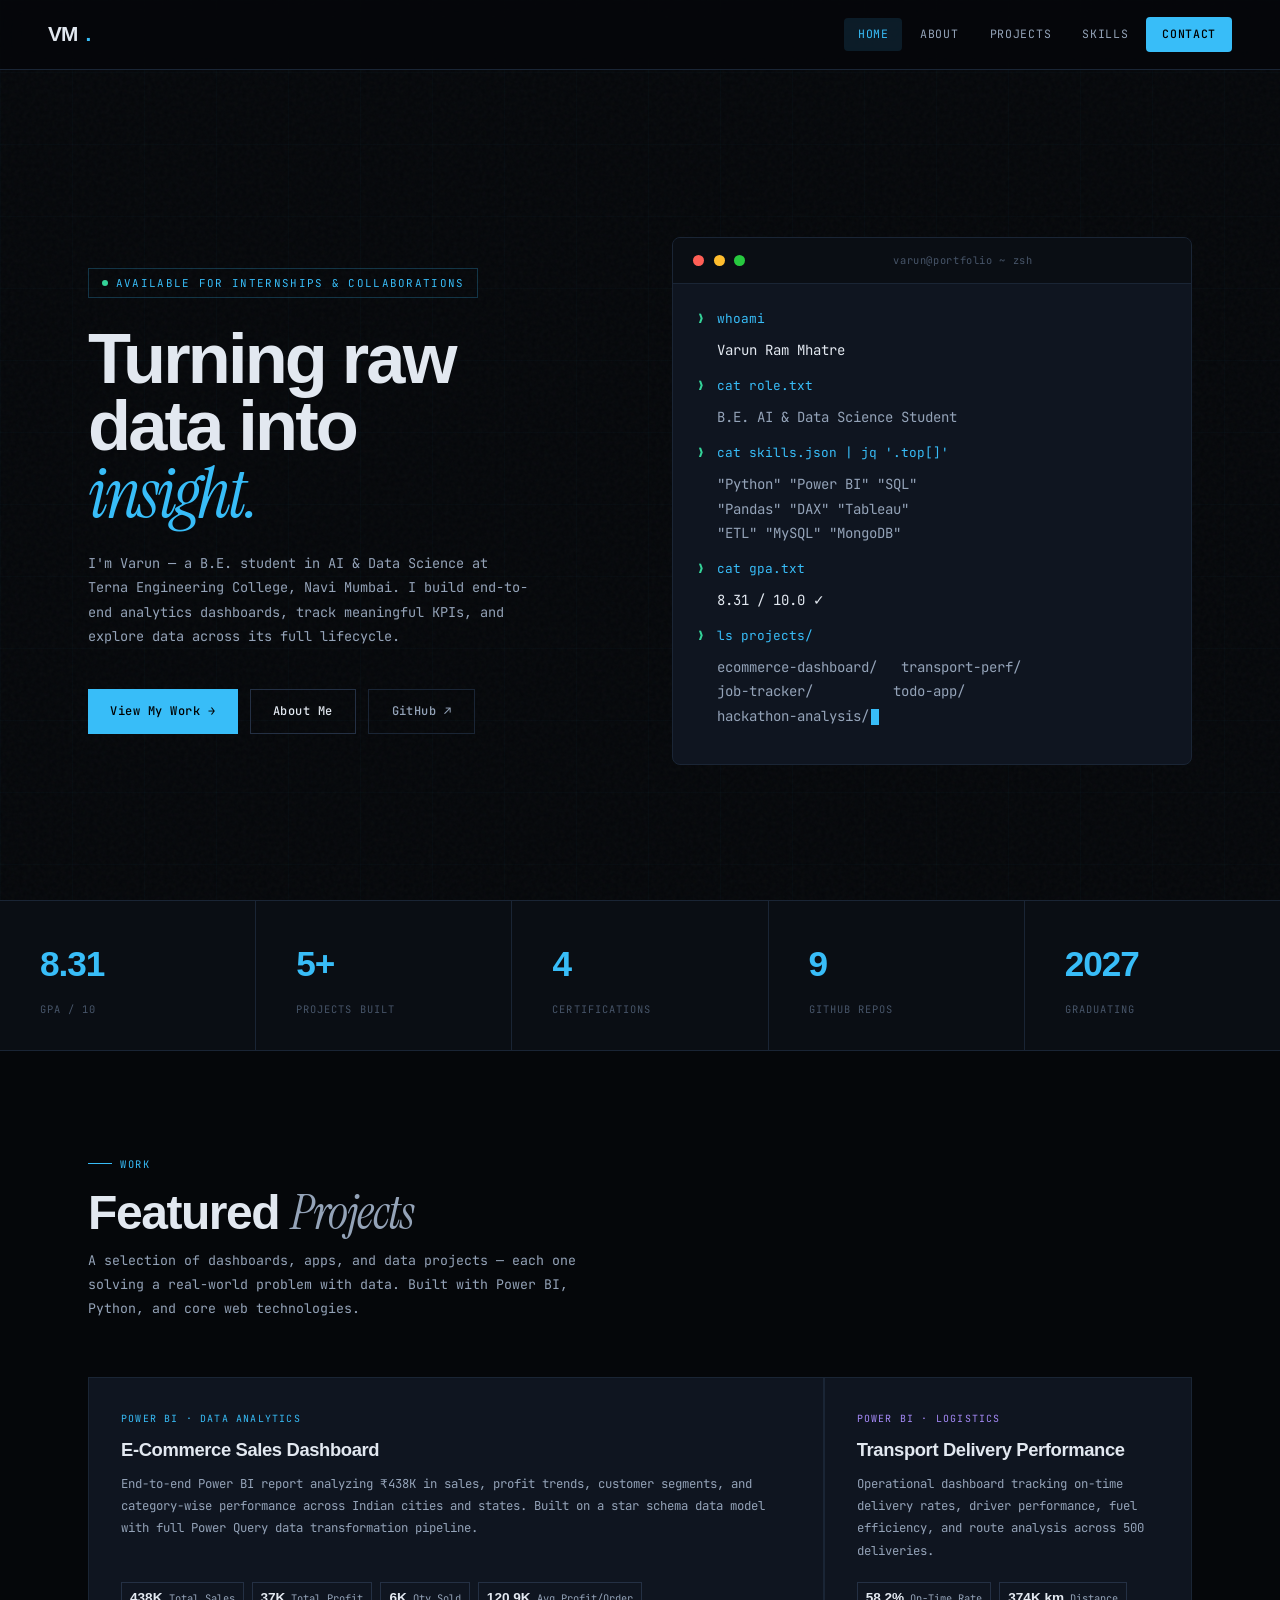
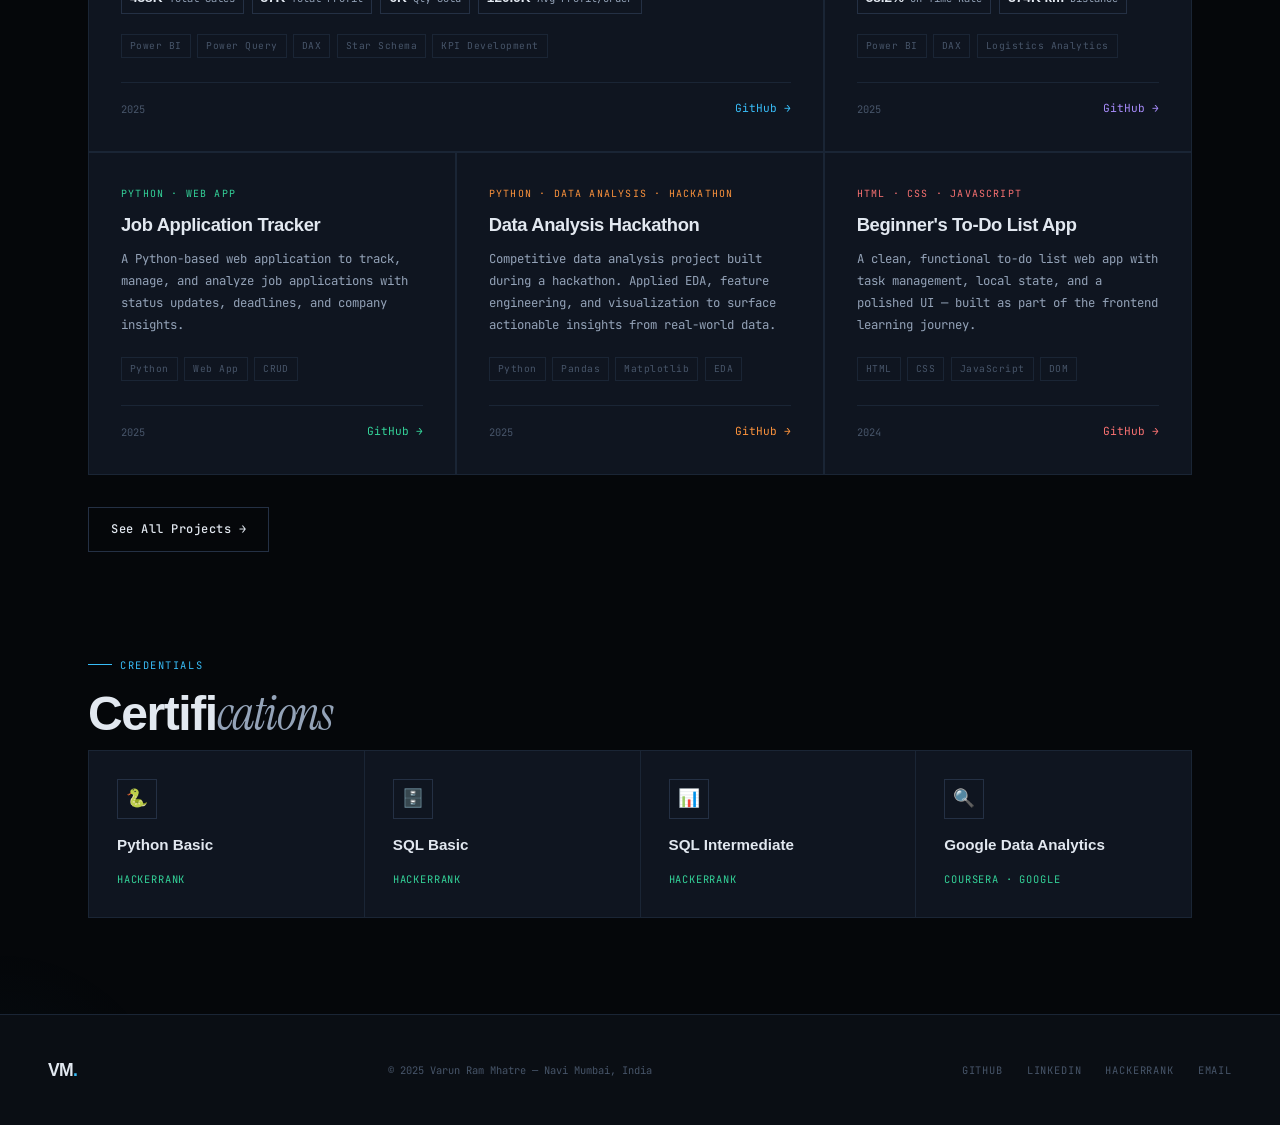
==== index.html @ c4083cc2 "New Location" ====
<!DOCTYPE html>
<html lang="en">
<head>
  <meta charset="UTF-8">
  <meta name="viewport" content="width=device-width, initial-scale=1.0">
  <title>Varun Mhatre — AI & Data Science Portfolio</title>
  <meta name="description" content="Portfolio of Varun Ram Mhatre — B.E. student in AI & Data Science at Terna Engineering College. Data analyst, Power BI developer, Python enthusiast.">
  <link rel="icon" href="data:image/svg+xml,<svg xmlns='http://www.w3.org/2000/svg' viewBox='0 0 100 100'><text y='.9em' font-size='90'>📊</text></svg>">
  <link rel="stylesheet" href="css/style.css">
</head>
<body>

<div class="site-noise"></div>
<div class="site-grid"></div>

<!-- NAV -->
<nav class="nav">
  <a href="index.html" class="nav-logo">VM<span class="dot">.</span></a>
  <ul class="nav-links">
    <li><a href="index.html" class="active">Home</a></li>
    <li><a href="about.html">About</a></li>
    <li><a href="projects.html">Projects</a></li>
    <li><a href="skills.html">Skills</a></li>
    <li><a href="contact.html" class="nav-cta">Contact</a></li>
  </ul>
  <button class="nav-mobile-btn" aria-label="Menu">
    <span></span><span></span><span></span>
  </button>
</nav>

<div class="mobile-nav-overlay">
  <a href="index.html" class="active">Home</a>
  <a href="about.html">About</a>
  <a href="projects.html">Projects</a>
  <a href="skills.html">Skills</a>
  <a href="contact.html">Contact</a>
</div>

<div class="page">

  <!-- HERO -->
  <section class="hero">
    <div class="hero-left">
      <div class="hero-badge">Available for internships &amp; collaborations</div>
      <h1>
        Turning raw<br>
        data into<br>
        <em>insight.</em>
      </h1>
      <p class="hero-sub">
        I'm Varun — a B.E. student in AI &amp; Data Science at Terna Engineering College,
        Navi Mumbai. I build end-to-end analytics dashboards, track meaningful KPIs,
        and explore data across its full lifecycle.
      </p>
      <div class="hero-actions">
        <a href="projects.html" class="btn btn-primary">View My Work →</a>
        <a href="about.html" class="btn btn-outline">About Me</a>
        <a href="https://github.com/Varun-200646" target="_blank" class="btn btn-ghost">GitHub ↗</a>
      </div>
    </div>

    <div class="hero-right">
      <div class="terminal">
        <div class="terminal-bar">
          <div class="terminal-dot td-r"></div>
          <div class="terminal-dot td-y"></div>
          <div class="terminal-dot td-g"></div>
          <span class="terminal-title">varun@portfolio ~ zsh</span>
        </div>
        <div class="terminal-body">
          <div class="term-line">
            <span class="term-prompt">❯</span>
            <span class="term-cmd">whoami</span>
          </div>
          <p class="term-out highlight">Varun Ram Mhatre</p>

          <div class="term-line">
            <span class="term-prompt">❯</span>
            <span class="term-cmd">cat role.txt</span>
          </div>
          <p class="term-out">B.E. AI &amp; Data Science Student</p>

          <div class="term-line">
            <span class="term-prompt">❯</span>
            <span class="term-cmd">cat skills.json | jq '.top[]'</span>
          </div>
          <p class="term-out">"Python" "Power BI" "SQL"<br>"Pandas" "DAX" "Tableau"<br>"ETL" "MySQL" "MongoDB"</p>

          <div class="term-line">
            <span class="term-prompt">❯</span>
            <span class="term-cmd">cat gpa.txt</span>
          </div>
          <p class="term-out highlight">8.31 / 10.0  ✓</p>

          <div class="term-line">
            <span class="term-prompt">❯</span>
            <span class="term-cmd">ls projects/</span>
          </div>
          <p class="term-out">
            ecommerce-dashboard/ &nbsp; transport-perf/<br>
            job-tracker/ &nbsp;&nbsp;&nbsp;&nbsp;&nbsp;&nbsp;&nbsp;&nbsp; todo-app/<br>
            hackathon-analysis/<span class="term-cursor"></span>
          </p>
        </div>
      </div>
    </div>
  </section>

  <!-- STATS STRIP -->
  <div class="stats-strip reveal">
    <div class="stat-block">
      <div class="stat-num">8.31</div>
      <div class="stat-label">GPA / 10</div>
    </div>
    <div class="stat-block">
      <div class="stat-num">5+</div>
      <div class="stat-label">Projects Built</div>
    </div>
    <div class="stat-block">
      <div class="stat-num">4</div>
      <div class="stat-label">Certifications</div>
    </div>
    <div class="stat-block">
      <div class="stat-num">9</div>
      <div class="stat-label">GitHub Repos</div>
    </div>
    <div class="stat-block">
      <div class="stat-num">2027</div>
      <div class="stat-label">Graduating</div>
    </div>
  </div>

  <!-- FEATURED PROJECTS -->
  <section class="section">
    <div class="reveal">
      <p class="section-tag">Work</p>
      <h2 class="section-title">Featured <em>Projects</em></h2>
      <p class="section-desc">
        A selection of dashboards, apps, and data projects — each one solving a real-world problem
        with data. Built with Power BI, Python, and core web technologies.
      </p>
    </div>

    <div class="projects-grid stagger">
      <!-- Featured: E-Commerce -->
      <div class="project-card featured" style="--accent-color: var(--cyan)">
        <div class="project-type">Power BI · Data Analytics</div>
        <h3>E-Commerce Sales Dashboard</h3>
        <p class="project-desc">
          End-to-end Power BI report analyzing ₹438K in sales, profit trends, customer segments,
          and category-wise performance across Indian cities and states. Built on a star schema
          data model with full Power Query data transformation pipeline.
        </p>
        <div class="project-metrics">
          <div class="metric"><strong>438K</strong> Total Sales</div>
          <div class="metric"><strong>37K</strong> Total Profit</div>
          <div class="metric"><strong>6K</strong> Qty Sold</div>
          <div class="metric"><strong>120.9K</strong> Avg Profit/Order</div>
        </div>
        <div class="project-tags">
          <span class="tag">Power BI</span>
          <span class="tag">Power Query</span>
          <span class="tag">DAX</span>
          <span class="tag">Star Schema</span>
          <span class="tag">KPI Development</span>
        </div>
        <div class="project-footer">
          <span class="project-year">2025</span>
          <a href="https://github.com/Varun-200646/E-Commerce-Sales-Dashboard" target="_blank" class="project-link">GitHub →</a>
        </div>
      </div>

      <!-- Transport -->
      <div class="project-card" style="--accent-color: var(--purple)">
        <div class="project-type">Power BI · Logistics</div>
        <h3>Transport Delivery Performance</h3>
        <p class="project-desc">
          Operational dashboard tracking on-time delivery rates, driver performance,
          fuel efficiency, and route analysis across 500 deliveries.
        </p>
        <div class="project-metrics">
          <div class="metric"><strong>58.2%</strong> On-Time Rate</div>
          <div class="metric"><strong>374K km</strong> Distance</div>
        </div>
        <div class="project-tags">
          <span class="tag">Power BI</span>
          <span class="tag">DAX</span>
          <span class="tag">Logistics Analytics</span>
        </div>
        <div class="project-footer">
          <span class="project-year">2025</span>
          <a href="https://github.com/Varun-200646/Transport-Delivery-Performance-" target="_blank" class="project-link">GitHub →</a>
        </div>
      </div>

      <!-- Job Tracker -->
      <div class="project-card" style="--accent-color: var(--green)">
        <div class="project-type">Python · Web App</div>
        <h3>Job Application Tracker</h3>
        <p class="project-desc">
          A Python-based web application to track, manage, and analyze job applications
          with status updates, deadlines, and company insights.
        </p>
        <div class="project-tags">
          <span class="tag">Python</span>
          <span class="tag">Web App</span>
          <span class="tag">CRUD</span>
        </div>
        <div class="project-footer">
          <span class="project-year">2025</span>
          <a href="https://github.com/Varun-200646/Job-Tracker" target="_blank" class="project-link">GitHub →</a>
        </div>
      </div>

      <!-- Hackathon -->
      <div class="project-card" style="--accent-color: var(--orange)">
        <div class="project-type">Python · Data Analysis · Hackathon</div>
        <h3>Data Analysis Hackathon</h3>
        <p class="project-desc">
          Competitive data analysis project built during a hackathon. Applied EDA, feature
          engineering, and visualization to surface actionable insights from real-world data.
        </p>
        <div class="project-tags">
          <span class="tag">Python</span>
          <span class="tag">Pandas</span>
          <span class="tag">Matplotlib</span>
          <span class="tag">EDA</span>
        </div>
        <div class="project-footer">
          <span class="project-year">2025</span>
          <a href="https://github.com/Varun-200646/Data-Analysis-Hackathon-Project" target="_blank" class="project-link">GitHub →</a>
        </div>
      </div>

      <!-- Todo App -->
      <div class="project-card" style="--accent-color: var(--red)">
        <div class="project-type">HTML · CSS · JavaScript</div>
        <h3>Beginner's To-Do List App</h3>
        <p class="project-desc">
          A clean, functional to-do list web app with task management, local state,
          and a polished UI — built as part of the frontend learning journey.
        </p>
        <div class="project-tags">
          <span class="tag">HTML</span>
          <span class="tag">CSS</span>
          <span class="tag">JavaScript</span>
          <span class="tag">DOM</span>
        </div>
        <div class="project-footer">
          <span class="project-year">2024</span>
          <a href="https://github.com/Varun-200646/Beginners-To-Do-List" target="_blank" class="project-link">GitHub →</a>
        </div>
      </div>
    </div>

    <div style="margin-top:2rem;" class="reveal">
      <a href="projects.html" class="btn btn-outline">See All Projects →</a>
    </div>
  </section>

  <!-- CERTIFICATIONS STRIP -->
  <section class="section" style="padding-top:0">
    <div class="reveal">
      <p class="section-tag">Credentials</p>
      <h2 class="section-title">Certifi<em>cations</em></h2>
    </div>
    <div class="certs-grid stagger">
      <div class="cert-card">
        <div class="cert-icon-wrap">🐍</div>
        <div class="cert-name">Python Basic</div>
        <div class="cert-issuer">HackerRank</div>
      </div>
      <div class="cert-card">
        <div class="cert-icon-wrap">🗄️</div>
        <div class="cert-name">SQL Basic</div>
        <div class="cert-issuer">HackerRank</div>
      </div>
      <div class="cert-card">
        <div class="cert-icon-wrap">📊</div>
        <div class="cert-name">SQL Intermediate</div>
        <div class="cert-issuer">HackerRank</div>
      </div>
      <div class="cert-card">
        <div class="cert-icon-wrap">🔍</div>
        <div class="cert-name">Google Data Analytics</div>
        <div class="cert-issuer">Coursera · Google</div>
      </div>
    </div>
  </section>

</div><!-- /page -->

<footer class="footer">
  <div class="footer-logo">VM<span style="color:var(--cyan)">.</span></div>
  <p class="footer-copy">© 2025 Varun Ram Mhatre — Navi Mumbai, India</p>
  <div class="footer-links">
    <a href="https://github.com/Varun-200646" target="_blank">GitHub</a>
    <a href="https://www.linkedin.com/in/varun-mhatre-1a9438338/" target="_blank">LinkedIn</a>
    <a href="https://www.hackerrank.com/profile/varunmhatre46" target="_blank">HackerRank</a>
    <a href="mailto:varunmhatre2324@ternaengg.ac.in">Email</a>
  </div>
</footer>

<script src="js/main.js"></script>
</body>
</html>
---- css/style.css ----
/* =========================================
   VARUN MHATRE — PORTFOLIO DESIGN SYSTEM
   ========================================= */

@import url('https://fonts.googleapis.com/css2?family=Cabinet+Grotesk:wght@400;500;700;800;900&family=Instrument+Serif:ital@0;1&family=JetBrains+Mono:wght@300;400;500&display=swap');

:root {
  --bg:        #05070a;
  --surface:   #0a0e14;
  --card:      #0f1520;
  --card-hover:#131c29;
  --border:    #1a2535;
  --border-light: #243044;

  --cyan:      #38bdf8;
  --cyan-dim:  rgba(56,189,248,0.12);
  --cyan-glow: rgba(56,189,248,0.06);
  --green:     #34d399;
  --purple:    #a78bfa;
  --orange:    #fb923c;
  --red:       #f87171;

  --text:      #e2e8f0;
  --text-2:    #94a3b8;
  --text-3:    #475569;

  --nav-h:     70px;

  --ease-out:  cubic-bezier(0.22, 1, 0.36, 1);
}

/* RESET */
*, *::before, *::after { box-sizing: border-box; margin: 0; padding: 0; }
html { scroll-behavior: smooth; font-size: 16px; }

body {
  background: var(--bg);
  color: var(--text);
  font-family: 'JetBrains Mono', monospace;
  font-size: 0.875rem;
  line-height: 1.75;
  -webkit-font-smoothing: antialiased;
}

img { display: block; max-width: 100%; }
a { color: inherit; text-decoration: none; }
ul { list-style: none; }

/* ---- SCROLLBAR ---- */
::-webkit-scrollbar { width: 4px; }
::-webkit-scrollbar-track { background: var(--bg); }
::-webkit-scrollbar-thumb { background: var(--border-light); border-radius: 2px; }

/* ---- SELECTION ---- */
::selection { background: rgba(56,189,248,0.2); color: var(--cyan); }

/* ==============================
   NOISE + GRID OVERLAYS
   ============================== */
.site-noise {
  position: fixed; inset: 0; z-index: 0; pointer-events: none;
  background-image: url("data:image/svg+xml,%3Csvg viewBox='0 0 256 256' xmlns='http://www.w3.org/2000/svg'%3E%3Cfilter id='n'%3E%3CfeTurbulence type='fractalNoise' baseFrequency='0.85' numOctaves='4' stitchTiles='stitch'/%3E%3C/filter%3E%3Crect width='100%25' height='100%25' filter='url(%23n)' opacity='0.035'/%3E%3C/svg%3E");
  opacity: 1;
}

.site-grid {
  position: fixed; inset: 0; z-index: 0; pointer-events: none;
  background-image:
    linear-gradient(rgba(56,189,248,0.025) 1px, transparent 1px),
    linear-gradient(90deg, rgba(56,189,248,0.025) 1px, transparent 1px);
  background-size: 72px 72px;
}

/* ==============================
   NAVIGATION
   ============================== */
.nav {
  position: fixed; top: 0; left: 0; right: 0; z-index: 200;
  height: var(--nav-h);
  display: flex; align-items: center; justify-content: space-between;
  padding: 0 3rem;
  background: rgba(5,7,10,0.82);
  backdrop-filter: blur(24px) saturate(1.5);
  border-bottom: 1px solid var(--border);
  transition: background 0.3s;
}

.nav-logo {
  font-family: 'Cabinet Grotesk', sans-serif;
  font-weight: 900;
  font-size: 1.3rem;
  letter-spacing: -0.04em;
  display: flex; align-items: center; gap: 0.5rem;
}

.nav-logo .dot { color: var(--cyan); }

.nav-links {
  display: flex; align-items: center; gap: 0.25rem;
}

.nav-links a {
  display: flex; align-items: center; gap: 0.4rem;
  padding: 0.4rem 0.85rem;
  font-size: 0.72rem;
  letter-spacing: 0.06em;
  text-transform: uppercase;
  color: var(--text-2);
  border-radius: 4px;
  transition: color 0.2s, background 0.2s;
}

.nav-links a:hover, .nav-links a.active {
  color: var(--cyan);
  background: var(--cyan-dim);
}

.nav-cta {
  background: var(--cyan) !important;
  color: #000 !important;
  font-weight: 500;
  border-radius: 4px;
  padding: 0.45rem 1rem !important;
  transition: opacity 0.2s !important;
}
.nav-cta:hover { opacity: 0.85 !important; background: var(--cyan) !important; }

.nav-mobile-btn {
  display: none;
  flex-direction: column; gap: 5px;
  cursor: pointer; padding: 4px;
}
.nav-mobile-btn span {
  display: block; width: 22px; height: 2px;
  background: var(--text-2);
  transition: all 0.3s;
}

/* ==============================
   PAGE WRAPPER
   ============================== */
.page {
  position: relative; z-index: 1;
  padding-top: var(--nav-h);
  min-height: 100vh;
}

/* ==============================
   HERO
   ============================== */
.hero {
  min-height: calc(100vh - var(--nav-h));
  display: grid;
  grid-template-columns: 1fr 1fr;
  align-items: center;
  gap: 4rem;
  padding: 6rem 3rem 4rem;
  max-width: 1200px;
  margin: 0 auto;
}

.hero-left { animation: fadeUp 0.7s var(--ease-out) both; }

.hero-badge {
  display: inline-flex; align-items: center; gap: 0.5rem;
  font-size: 0.68rem;
  letter-spacing: 0.12em;
  text-transform: uppercase;
  color: var(--cyan);
  border: 1px solid rgba(56,189,248,0.25);
  padding: 0.3rem 0.8rem;
  margin-bottom: 1.75rem;
}

.hero-badge::before {
  content: '';
  width: 6px; height: 6px;
  border-radius: 50%;
  background: var(--green);
  animation: blink 2s infinite;
}

@keyframes blink {
  0%,100% { opacity: 1; }
  50% { opacity: 0.2; }
}

.hero h1 {
  font-family: 'Cabinet Grotesk', sans-serif;
  font-size: clamp(2.8rem, 5.5vw, 5rem);
  font-weight: 900;
  letter-spacing: -0.04em;
  line-height: 0.95;
  margin-bottom: 1.5rem;
}

.hero h1 em {
  font-family: 'Instrument Serif', serif;
  font-style: italic;
  color: var(--cyan);
  font-weight: 400;
}

.hero-sub {
  color: var(--text-2);
  font-size: 0.85rem;
  line-height: 1.8;
  max-width: 440px;
  margin-bottom: 2.5rem;
}

.hero-actions {
  display: flex; gap: 0.75rem; flex-wrap: wrap;
}

.btn {
  display: inline-flex; align-items: center; gap: 0.5rem;
  padding: 0.7rem 1.4rem;
  font-family: 'JetBrains Mono', monospace;
  font-size: 0.75rem;
  font-weight: 500;
  letter-spacing: 0.04em;
  border: none; cursor: pointer;
  transition: all 0.2s var(--ease-out);
  text-decoration: none;
}

.btn-primary { background: var(--cyan); color: #000; }
.btn-primary:hover { background: #fff; transform: translateY(-2px); box-shadow: 0 8px 24px rgba(56,189,248,0.25); }

.btn-outline {
  background: transparent;
  color: var(--text);
  border: 1px solid var(--border-light);
}
.btn-outline:hover { border-color: var(--cyan); color: var(--cyan); transform: translateY(-2px); }

.btn-ghost {
  background: transparent;
  color: var(--text-2);
  border: 1px solid var(--border);
}
.btn-ghost:hover { color: var(--text); border-color: var(--border-light); }

/* HERO RIGHT — Terminal card */
.hero-right { animation: fadeUp 0.7s 0.15s var(--ease-out) both; }

.terminal {
  background: var(--card);
  border: 1px solid var(--border);
  border-radius: 8px;
  overflow: hidden;
}

.terminal-bar {
  display: flex; align-items: center; gap: 0.6rem;
  padding: 0.85rem 1.25rem;
  background: var(--surface);
  border-bottom: 1px solid var(--border);
}

.terminal-dot {
  width: 11px; height: 11px; border-radius: 50%;
}
.td-r { background: #ff5f56; }
.td-y { background: #ffbd2e; }
.td-g { background: #27c93f; }

.terminal-title {
  margin-left: auto; margin-right: auto;
  font-size: 0.65rem; color: var(--text-3);
  letter-spacing: 0.06em;
}

.terminal-body { padding: 1.5rem; }

.term-line {
  display: flex; gap: 0.75rem;
  margin-bottom: 0.5rem;
  font-size: 0.8rem;
}
.term-prompt { color: var(--green); user-select: none; }
.term-cmd { color: var(--cyan); }
.term-out { color: var(--text-2); padding-left: 1.25rem; margin-bottom: 0.75rem; }
.term-out.highlight { color: var(--text); }
.term-cursor {
  display: inline-block;
  width: 8px; height: 1.1em;
  background: var(--cyan);
  vertical-align: middle;
  animation: cursor-blink 1s infinite;
  margin-left: 2px;
}
@keyframes cursor-blink { 0%,49%{opacity:1} 50%,100%{opacity:0} }

/* STATS STRIP */
.stats-strip {
  display: flex; align-items: stretch;
  border-top: 1px solid var(--border);
  border-bottom: 1px solid var(--border);
  background: var(--surface);
  position: relative; z-index: 1;
}

.stat-block {
  flex: 1; padding: 2rem 2.5rem;
  display: flex; flex-direction: column; gap: 0.35rem;
  border-right: 1px solid var(--border);
  transition: background 0.2s;
}
.stat-block:last-child { border-right: none; }
.stat-block:hover { background: var(--card); }

.stat-num {
  font-family: 'Cabinet Grotesk', sans-serif;
  font-size: 2.2rem; font-weight: 900;
  letter-spacing: -0.03em;
  color: var(--cyan);
}

.stat-label {
  font-size: 0.65rem;
  text-transform: uppercase; letter-spacing: 0.1em;
  color: var(--text-3);
}

/* ==============================
   SECTION COMMONS
   ============================== */
.section {
  max-width: 1200px;
  margin: 0 auto;
  padding: 6rem 3rem;
}

.section-tag {
  display: inline-flex; align-items: center; gap: 0.5rem;
  font-size: 0.65rem;
  text-transform: uppercase; letter-spacing: 0.15em;
  color: var(--cyan);
  margin-bottom: 1rem;
}

.section-tag::before {
  content: '';
  display: block; width: 24px; height: 1px;
  background: var(--cyan);
}

.section-title {
  font-family: 'Cabinet Grotesk', sans-serif;
  font-size: clamp(2rem, 4vw, 3rem);
  font-weight: 900;
  letter-spacing: -0.03em;
  line-height: 1;
  margin-bottom: 0.75rem;
}

.section-title em {
  font-family: 'Instrument Serif', serif;
  font-style: italic;
  color: var(--text-2);
  font-weight: 400;
}

.section-desc {
  color: var(--text-2);
  max-width: 520px;
  font-size: 0.83rem;
  line-height: 1.8;
  margin-bottom: 3.5rem;
}

/* ==============================
   PROJECT CARDS
   ============================== */
.projects-grid {
  display: grid;
  grid-template-columns: repeat(3, 1fr);
  gap: 1.5px;
  background: var(--border);
  border: 1px solid var(--border);
}

.project-card {
  background: var(--card);
  padding: 2rem;
  position: relative;
  overflow: hidden;
  transition: background 0.25s, transform 0.25s var(--ease-out);
  display: flex; flex-direction: column;
}

.project-card:hover {
  background: var(--card-hover);
}

.project-card::after {
  content: '';
  position: absolute;
  bottom: 0; left: 0; right: 0;
  height: 2px;
  background: var(--accent-color, var(--cyan));
  transform: scaleX(0);
  transform-origin: left;
  transition: transform 0.3s var(--ease-out);
}
.project-card:hover::after { transform: scaleX(1); }

.project-card.featured {
  grid-column: span 2;
}

.project-type {
  font-size: 0.62rem;
  text-transform: uppercase;
  letter-spacing: 0.12em;
  color: var(--accent-color, var(--cyan));
  margin-bottom: 0.75rem;
}

.project-card h3 {
  font-family: 'Cabinet Grotesk', sans-serif;
  font-size: 1.15rem;
  font-weight: 800;
  letter-spacing: -0.02em;
  line-height: 1.2;
  margin-bottom: 0.75rem;
}

.project-desc {
  color: var(--text-2);
  font-size: 0.77rem;
  line-height: 1.8;
  flex: 1;
  margin-bottom: 1.25rem;
}

.project-metrics {
  display: flex; flex-wrap: wrap; gap: 0.5rem;
  margin-bottom: 1.25rem;
}

.metric {
  font-size: 0.65rem;
  padding: 0.2rem 0.5rem;
  border: 1px solid var(--border-light);
  color: var(--text-2);
}

.metric strong {
  color: var(--text);
  font-family: 'Cabinet Grotesk', sans-serif;
  font-size: 0.85rem;
  font-weight: 700;
}

.project-tags {
  display: flex; flex-wrap: wrap; gap: 0.4rem;
  margin-bottom: 1.5rem;
}

.tag {
  font-size: 0.6rem;
  padding: 0.18rem 0.5rem;
  border: 1px solid var(--border);
  color: var(--text-3);
  letter-spacing: 0.05em;
  transition: all 0.2s;
}

.project-card:hover .tag {
  border-color: var(--border-light);
  color: var(--text-2);
}

.project-footer {
  display: flex; align-items: center; justify-content: space-between;
  border-top: 1px solid var(--border);
  padding-top: 1rem;
  margin-top: auto;
}

.project-year {
  font-size: 0.65rem; color: var(--text-3);
}

.project-link {
  display: inline-flex; align-items: center; gap: 0.35rem;
  font-size: 0.7rem;
  color: var(--accent-color, var(--cyan));
  transition: gap 0.2s;
}
.project-link:hover { gap: 0.6rem; }

/* ==============================
   SKILLS
   ============================== */
.skills-layout {
  display: grid;
  grid-template-columns: 1fr 2fr;
  gap: 3rem;
  align-items: start;
}

.skill-categories { display: flex; flex-direction: column; gap: 0.5rem; }

.skill-cat-btn {
  display: flex; align-items: center; justify-content: space-between;
  padding: 0.85rem 1.25rem;
  background: var(--card);
  border: 1px solid var(--border);
  color: var(--text-2);
  font-family: 'JetBrains Mono', monospace;
  font-size: 0.75rem;
  cursor: pointer;
  transition: all 0.2s;
  text-align: left;
  width: 100%;
}

.skill-cat-btn:hover, .skill-cat-btn.active {
  border-color: var(--cyan);
  color: var(--cyan);
  background: var(--cyan-dim);
}

.skill-cat-count {
  font-size: 0.6rem; color: var(--text-3);
  transition: color 0.2s;
}
.skill-cat-btn.active .skill-cat-count,
.skill-cat-btn:hover .skill-cat-count { color: var(--cyan); }

.skills-panel { display: none; }
.skills-panel.active { display: block; }

.skills-panel-grid {
  display: grid;
  grid-template-columns: 1fr 1fr;
  gap: 1rem;
}

.skill-item {
  background: var(--card);
  border: 1px solid var(--border);
  padding: 1.25rem;
  transition: border-color 0.2s;
}
.skill-item:hover { border-color: var(--border-light); }

.skill-item-name {
  display: flex; justify-content: space-between;
  margin-bottom: 0.6rem;
  font-size: 0.78rem;
}

.skill-level { color: var(--text-3); font-size: 0.65rem; }

.skill-bar { height: 2px; background: var(--border); position: relative; }
.skill-fill {
  height: 100%;
  background: linear-gradient(90deg, var(--cyan), var(--purple));
  width: 0;
  transition: width 1.2s var(--ease-out);
}
.skill-fill.loaded { width: var(--pct); }

/* ==============================
   TIMELINE (Education / Experience)
   ============================== */
.timeline { position: relative; }
.timeline::before {
  content: '';
  position: absolute;
  left: 0; top: 0; bottom: 0;
  width: 1px;
  background: linear-gradient(var(--border), transparent);
}

.timeline-item {
  padding-left: 2.5rem;
  padding-bottom: 3rem;
  position: relative;
}

.timeline-dot {
  position: absolute;
  left: -5px; top: 6px;
  width: 11px; height: 11px;
  border-radius: 50%;
  background: var(--cyan);
  border: 2px solid var(--bg);
}

.timeline-meta {
  font-size: 0.65rem;
  color: var(--text-3);
  letter-spacing: 0.08em;
  text-transform: uppercase;
  margin-bottom: 0.5rem;
  display: flex; align-items: center; gap: 0.75rem;
}

.timeline-meta .badge {
  padding: 0.15rem 0.5rem;
  border: 1px solid var(--border);
  color: var(--green);
  border-color: rgba(52,211,153,0.3);
  font-size: 0.6rem;
}

.timeline-title {
  font-family: 'Cabinet Grotesk', sans-serif;
  font-size: 1.2rem; font-weight: 700;
  letter-spacing: -0.02em;
  margin-bottom: 0.3rem;
}

.timeline-org {
  color: var(--text-2); font-size: 0.78rem;
  margin-bottom: 0.75rem;
}

.timeline-body {
  color: var(--text-2); font-size: 0.78rem;
  line-height: 1.8;
}

/* ==============================
   CERTS
   ============================== */
.certs-grid {
  display: grid;
  grid-template-columns: repeat(4, 1fr);
  gap: 1px;
  background: var(--border);
  border: 1px solid var(--border);
}

.cert-card {
  background: var(--card);
  padding: 1.75rem;
  transition: background 0.2s;
  display: flex; flex-direction: column; gap: 1rem;
}
.cert-card:hover { background: var(--card-hover); }

.cert-icon-wrap {
  width: 40px; height: 40px;
  display: flex; align-items: center; justify-content: center;
  border: 1px solid var(--border-light);
  font-size: 1.1rem;
}

.cert-name {
  font-family: 'Cabinet Grotesk', sans-serif;
  font-size: 0.95rem; font-weight: 700;
  line-height: 1.3;
}

.cert-issuer {
  font-size: 0.65rem;
  text-transform: uppercase; letter-spacing: 0.08em;
  color: var(--green);
}

/* ==============================
   ABOUT PAGE
   ============================== */
.about-grid {
  display: grid;
  grid-template-columns: 1fr 1fr;
  gap: 5rem;
  align-items: start;
}

.about-img-wrap {
  position: relative;
}

.about-avatar {
  width: 100%;
  aspect-ratio: 3/4;
  background: var(--card);
  border: 1px solid var(--border);
  display: flex; align-items: center; justify-content: center;
  position: relative;
  overflow: hidden;
}

.about-avatar-initials {
  font-family: 'Cabinet Grotesk', sans-serif;
  font-size: 5rem; font-weight: 900;
  color: rgba(56,189,248,0.15);
  letter-spacing: -0.05em;
}

.about-avatar-badge {
  position: absolute;
  bottom: 1.5rem; left: 1.5rem; right: 1.5rem;
  background: rgba(5,7,10,0.9);
  border: 1px solid var(--border);
  padding: 1rem;
  backdrop-filter: blur(12px);
}

.badge-name {
  font-family: 'Cabinet Grotesk', sans-serif;
  font-size: 1rem; font-weight: 700;
}
.badge-role { font-size: 0.65rem; color: var(--cyan); }

.about-corner {
  position: absolute;
  bottom: -12px; right: -12px;
  width: 80px; height: 80px;
  background: var(--card);
  border: 1px solid var(--border);
  display: flex; align-items: center; justify-content: center;
  font-family: 'Cabinet Grotesk', sans-serif;
  font-size: 0.65rem; font-weight: 700;
  text-align: center;
  color: var(--cyan);
  letter-spacing: 0.05em;
  z-index: 2;
}

.about-text h2 {
  font-family: 'Cabinet Grotesk', sans-serif;
  font-size: 1.75rem; font-weight: 800;
  letter-spacing: -0.03em;
  line-height: 1.2;
  margin-bottom: 1.5rem;
}

.about-text p {
  color: var(--text-2); font-size: 0.83rem;
  line-height: 1.85; margin-bottom: 1.25rem;
}

.about-facts {
  display: grid; grid-template-columns: 1fr 1fr;
  gap: 1px; background: var(--border);
  border: 1px solid var(--border);
  margin: 2rem 0;
}

.fact-item {
  background: var(--card);
  padding: 1rem 1.25rem;
}
.fact-label { font-size: 0.6rem; color: var(--text-3); text-transform: uppercase; letter-spacing: 0.1em; margin-bottom: 0.2rem; }
.fact-value { font-size: 0.83rem; color: var(--text); }

/* ==============================
   CONTACT PAGE
   ============================== */
.contact-layout {
  display: grid;
  grid-template-columns: 1fr 1fr;
  gap: 4rem;
  align-items: start;
}

.contact-form {
  display: flex; flex-direction: column; gap: 1rem;
}

.form-group { display: flex; flex-direction: column; gap: 0.4rem; }

.form-label {
  font-size: 0.65rem;
  text-transform: uppercase; letter-spacing: 0.1em;
  color: var(--text-3);
}

.form-input, .form-textarea {
  background: var(--card);
  border: 1px solid var(--border);
  color: var(--text);
  font-family: 'JetBrains Mono', monospace;
  font-size: 0.8rem;
  padding: 0.75rem 1rem;
  outline: none;
  transition: border-color 0.2s;
  width: 100%;
}

.form-input:focus, .form-textarea:focus {
  border-color: var(--cyan);
}

.form-textarea { min-height: 130px; resize: vertical; }

.form-input::placeholder, .form-textarea::placeholder { color: var(--text-3); }

.contact-info-cards {
  display: flex; flex-direction: column; gap: 1rem;
}

.contact-info-card {
  display: flex; align-items: center; gap: 1rem;
  padding: 1.25rem;
  background: var(--card);
  border: 1px solid var(--border);
  transition: border-color 0.2s;
}
.contact-info-card:hover { border-color: var(--border-light); }

.contact-icon {
  width: 38px; height: 38px; flex-shrink: 0;
  border: 1px solid var(--border-light);
  display: flex; align-items: center; justify-content: center;
  font-size: 0.85rem;
}

.contact-info-label { font-size: 0.6rem; text-transform: uppercase; letter-spacing: 0.1em; color: var(--text-3); margin-bottom: 0.15rem; }
.contact-info-val { font-size: 0.78rem; color: var(--text); word-break: break-all; }

/* ==============================
   PAGE HERO (inner pages)
   ============================== */
.page-hero {
  padding: 5rem 3rem 3rem;
  max-width: 1200px;
  margin: 0 auto;
  border-bottom: 1px solid var(--border);
}

.page-hero-breadcrumb {
  font-size: 0.65rem;
  color: var(--text-3); letter-spacing: 0.08em;
  text-transform: uppercase;
  margin-bottom: 1.5rem;
  display: flex; align-items: center; gap: 0.5rem;
}
.page-hero-breadcrumb a { color: var(--cyan); }
.page-hero-breadcrumb span { color: var(--text-3); }

.page-hero h1 {
  font-family: 'Cabinet Grotesk', sans-serif;
  font-size: clamp(2.2rem, 4vw, 3.5rem);
  font-weight: 900;
  letter-spacing: -0.04em;
  line-height: 1;
  margin-bottom: 1rem;
}

.page-hero p {
  color: var(--text-2);
  font-size: 0.85rem; max-width: 520px;
  line-height: 1.8;
}

/* ==============================
   FOOTER
   ============================== */
.footer {
  border-top: 1px solid var(--border);
  padding: 2.5rem 3rem;
  display: flex; justify-content: space-between; align-items: center;
  flex-wrap: wrap; gap: 1rem;
  position: relative; z-index: 1;
  background: var(--surface);
}

.footer-logo {
  font-family: 'Cabinet Grotesk', sans-serif;
  font-weight: 900; font-size: 1.1rem;
  letter-spacing: -0.04em;
}

.footer-logo span { color: var(--cyan); }

.footer-copy { font-size: 0.65rem; color: var(--text-3); }

.footer-links {
  display: flex; gap: 1.5rem;
}

.footer-links a {
  font-size: 0.65rem;
  text-transform: uppercase; letter-spacing: 0.08em;
  color: var(--text-3);
  transition: color 0.2s;
}
.footer-links a:hover { color: var(--cyan); }

/* ==============================
   ANIMATIONS
   ============================== */
@keyframes fadeUp {
  from { opacity: 0; transform: translateY(24px); }
  to   { opacity: 1; transform: translateY(0); }
}

.reveal {
  opacity: 0; transform: translateY(20px);
  transition: opacity 0.6s var(--ease-out), transform 0.6s var(--ease-out);
}
.reveal.in { opacity: 1; transform: none; }

/* Stagger children */
.stagger > * { opacity: 0; transform: translateY(16px); }
.stagger.in > * {
  animation: fadeUp 0.5s var(--ease-out) both;
}
.stagger.in > *:nth-child(1) { animation-delay: 0.05s; }
.stagger.in > *:nth-child(2) { animation-delay: 0.12s; }
.stagger.in > *:nth-child(3) { animation-delay: 0.19s; }
.stagger.in > *:nth-child(4) { animation-delay: 0.26s; }
.stagger.in > *:nth-child(5) { animation-delay: 0.33s; }
.stagger.in > *:nth-child(6) { animation-delay: 0.40s; }

/* ==============================
   MOBILE NAV OVERLAY
   ============================== */
.mobile-nav-overlay {
  display: none;
  position: fixed; inset: 0;
  background: rgba(5,7,10,0.97);
  z-index: 190;
  flex-direction: column;
  align-items: center; justify-content: center;
  gap: 1.5rem;
}

.mobile-nav-overlay.open { display: flex; }
.mobile-nav-overlay a {
  font-family: 'Cabinet Grotesk', sans-serif;
  font-size: 2rem; font-weight: 800;
  color: var(--text-2);
  transition: color 0.2s;
}
.mobile-nav-overlay a:hover, .mobile-nav-overlay a.active { color: var(--cyan); }

/* ==============================
   RESPONSIVE
   ============================== */
@media (max-width: 1024px) {
  .projects-grid { grid-template-columns: 1fr 1fr; }
  .project-card.featured { grid-column: span 2; }
  .hero { grid-template-columns: 1fr; gap: 3rem; }
  .hero-right { display: none; }
  .skills-layout { grid-template-columns: 1fr; }
  .about-grid { grid-template-columns: 1fr; }
  .contact-layout { grid-template-columns: 1fr; }
  .certs-grid { grid-template-columns: 1fr 1fr; }
}

@media (max-width: 768px) {
  .nav { padding: 0 1.5rem; }
  .nav-links { display: none; }
  .nav-mobile-btn { display: flex; }
  .hero { padding: 3rem 1.5rem 2rem; }
  .section { padding: 4rem 1.5rem; }
  .page-hero { padding: 3rem 1.5rem 2rem; }
  .projects-grid { grid-template-columns: 1fr; }
  .project-card.featured { grid-column: span 1; }
  .skills-panel-grid { grid-template-columns: 1fr; }
  .certs-grid { grid-template-columns: 1fr; }
  .stats-strip { flex-wrap: wrap; }
  .stat-block { min-width: 50%; }
  .footer { flex-direction: column; text-align: center; }
}
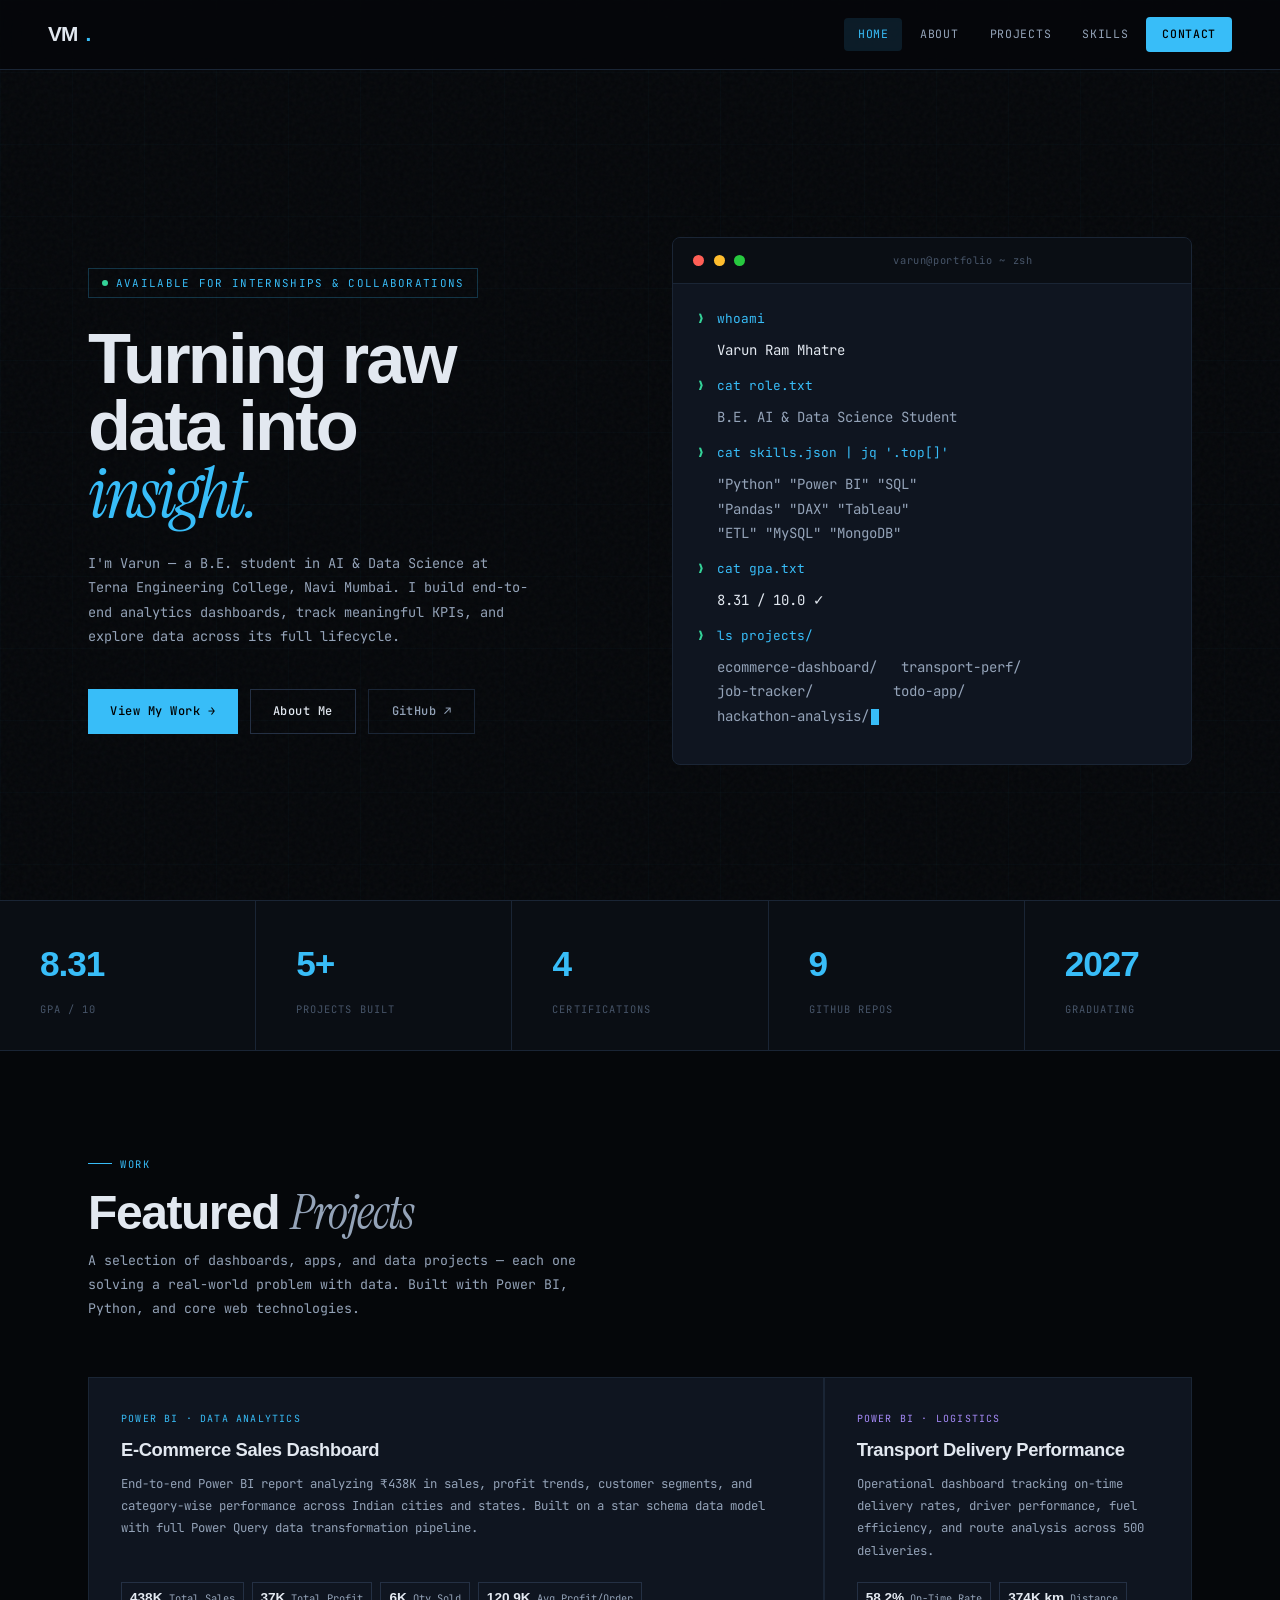
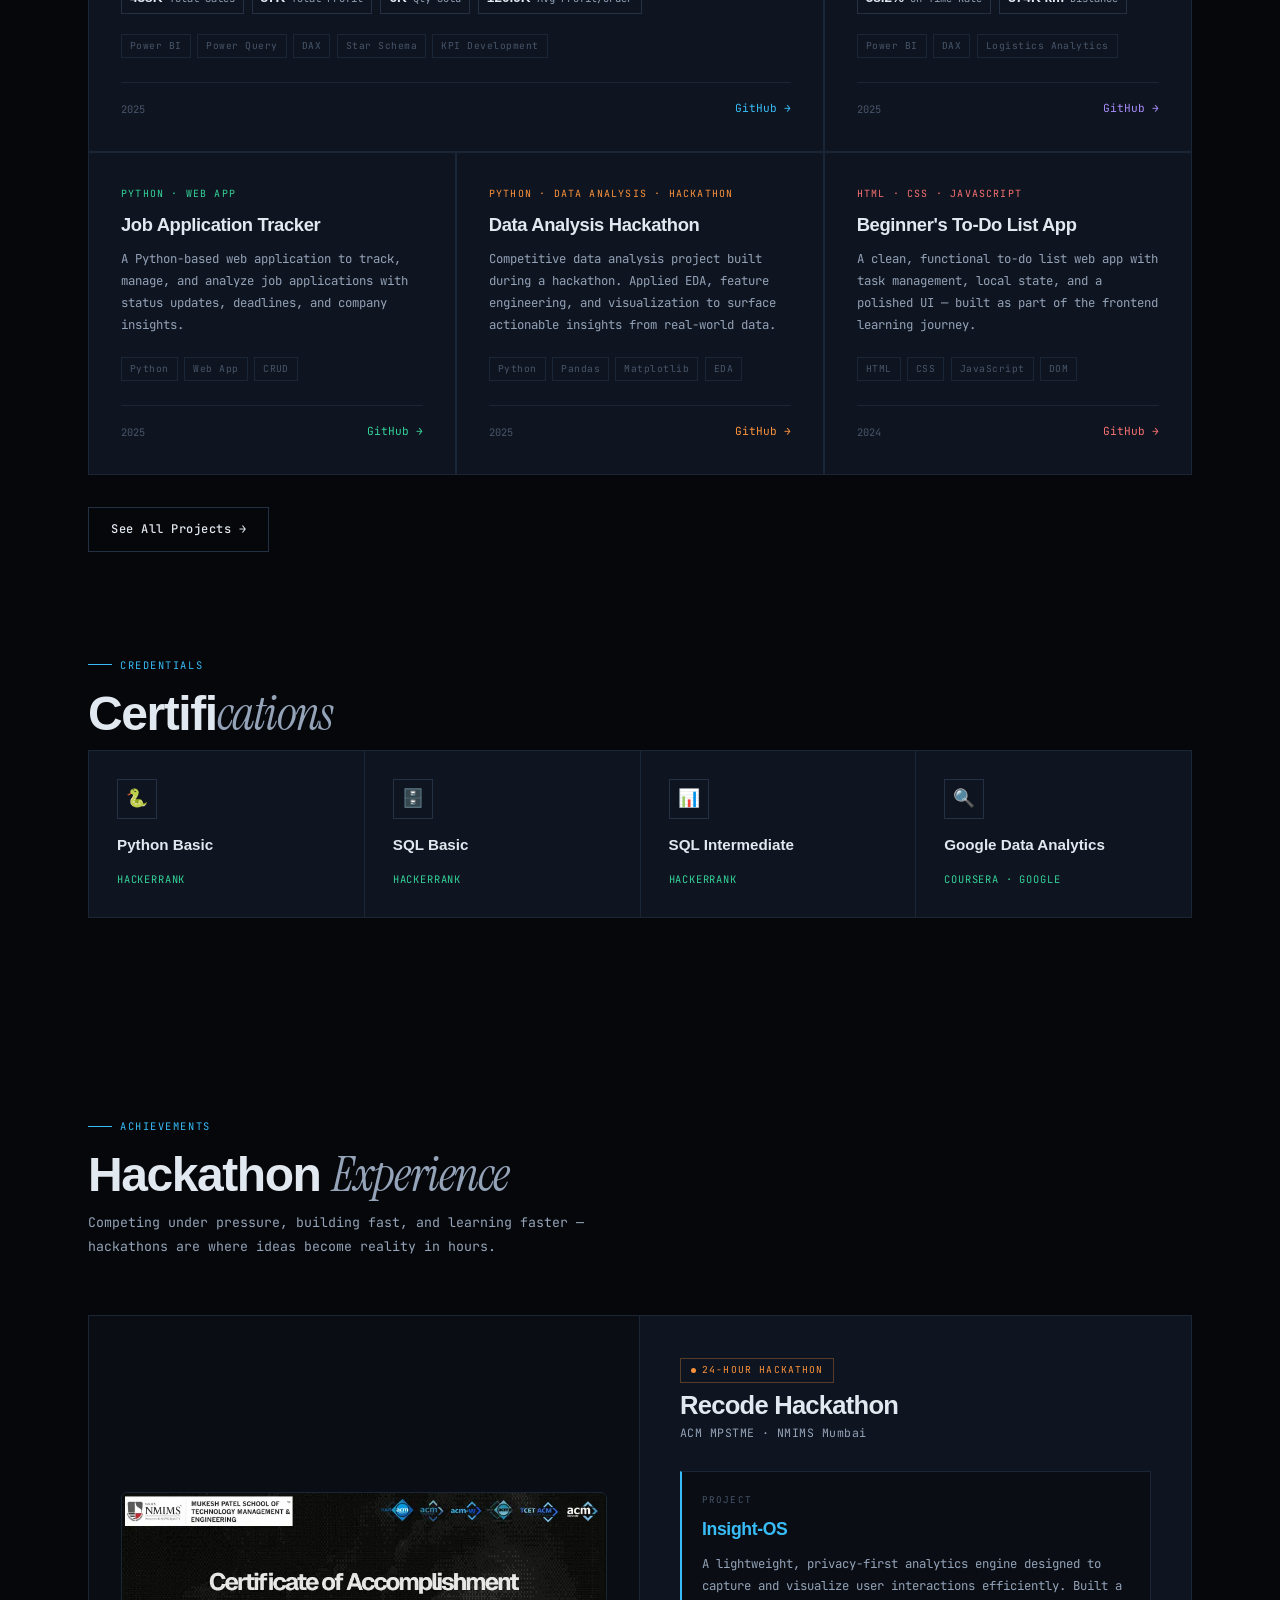
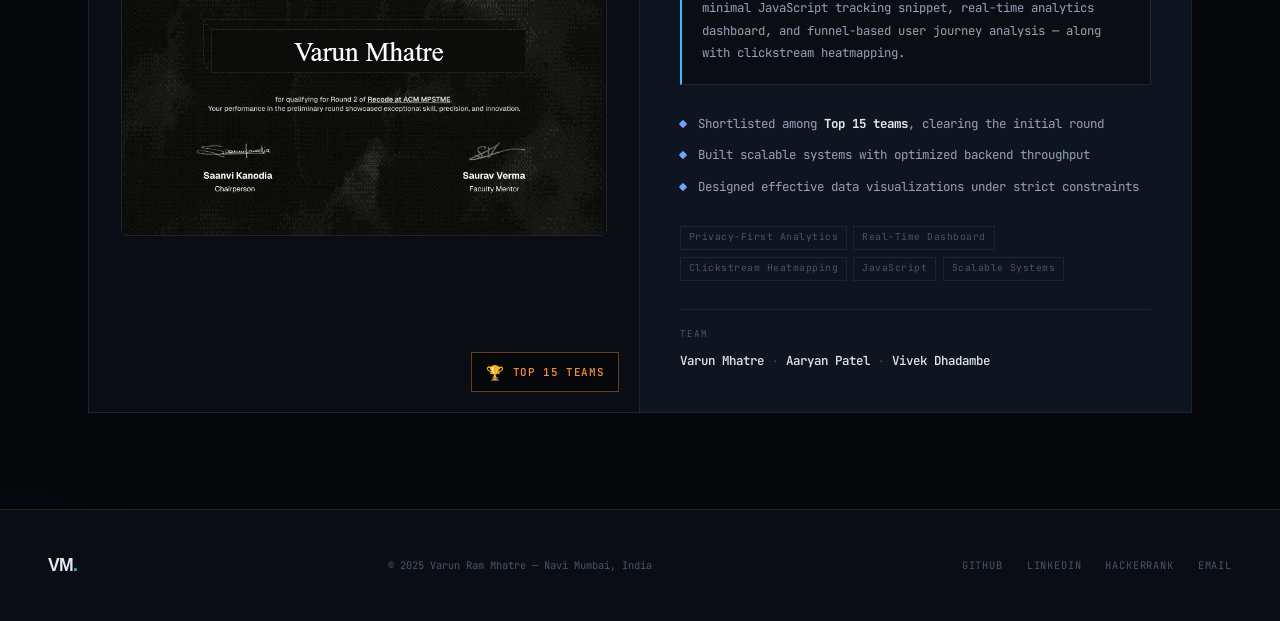
==== commit 6df8cf49: "updation of hackathon" ====
--- a/index.html
+++ b/index.html
@@ -288,6 +288,81 @@
     </div>
   </section>
 
+  <!-- HACKATHON ACHIEVEMENTS -->
+  <section class="section" id="hackathons">
+    <div class="reveal">
+      <p class="section-tag">Achievements</p>
+      <h2 class="section-title">Hackathon <em>Experience</em></h2>
+      <p class="section-desc">
+        Competing under pressure, building fast, and learning faster — hackathons are where ideas become reality in hours.
+      </p>
+    </div>
+
+    <div class="hackathon-grid stagger">
+      <div class="hackathon-card">
+        <div class="hackathon-cert-wrap">
+          <div class="hackathon-cert-glow"></div>
+          <img src="assets/certificates/recode-hackathon-certificate.png" alt="Recode Hackathon Certificate of Accomplishment — Varun Mhatre" class="hackathon-cert-img" loading="lazy">
+          <div class="hackathon-cert-badge">
+            <span class="hackathon-cert-badge-icon">🏆</span>
+            <span>Top 15 Teams</span>
+          </div>
+        </div>
+
+        <div class="hackathon-info">
+          <div class="hackathon-header">
+            <div class="hackathon-event-tag">24-Hour Hackathon</div>
+            <h3 class="hackathon-title">Recode Hackathon</h3>
+            <p class="hackathon-org">ACM MPSTME · NMIMS Mumbai</p>
+          </div>
+
+          <div class="hackathon-project-block">
+            <div class="hackathon-project-label">Project</div>
+            <h4 class="hackathon-project-name">Insight-OS</h4>
+            <p class="hackathon-project-desc">
+              A lightweight, privacy-first analytics engine designed to capture and visualize user interactions efficiently.
+              Built a minimal JavaScript tracking snippet, real-time analytics dashboard, and funnel-based user journey analysis — along with clickstream heatmapping.
+            </p>
+          </div>
+
+          <div class="hackathon-highlights">
+            <div class="hackathon-highlight-item">
+              <span class="highlight-marker"></span>
+              <span>Shortlisted among <strong>Top 15 teams</strong>, clearing the initial round</span>
+            </div>
+            <div class="hackathon-highlight-item">
+              <span class="highlight-marker"></span>
+              <span>Built scalable systems with optimized backend throughput</span>
+            </div>
+            <div class="hackathon-highlight-item">
+              <span class="highlight-marker"></span>
+              <span>Designed effective data visualizations under strict constraints</span>
+            </div>
+          </div>
+
+          <div class="hackathon-tags">
+            <span class="tag">Privacy-First Analytics</span>
+            <span class="tag">Real-Time Dashboard</span>
+            <span class="tag">Clickstream Heatmapping</span>
+            <span class="tag">JavaScript</span>
+            <span class="tag">Scalable Systems</span>
+          </div>
+
+          <div class="hackathon-team">
+            <div class="hackathon-team-label">Team</div>
+            <div class="hackathon-team-members">
+              <span class="team-member">Varun Mhatre</span>
+              <span class="team-divider">·</span>
+              <span class="team-member">Aaryan Patel</span>
+              <span class="team-divider">·</span>
+              <span class="team-member">Vivek Dhadambe</span>
+            </div>
+          </div>
+        </div>
+      </div>
+    </div>
+  </section>
+
 </div><!-- /page -->
 
 <footer class="footer">
--- a/css/style.css
+++ b/css/style.css
@@ -666,6 +666,255 @@
 }
 
 /* ==============================
+   HACKATHON ACHIEVEMENTS
+   ============================== */
+.hackathon-grid {
+  display: grid;
+  gap: 2rem;
+}
+
+.hackathon-card {
+  display: grid;
+  grid-template-columns: 1fr 1fr;
+  gap: 0;
+  background: var(--card);
+  border: 1px solid var(--border);
+  overflow: hidden;
+  position: relative;
+  transition: border-color 0.3s var(--ease-out);
+}
+
+.hackathon-card:hover {
+  border-color: var(--border-light);
+}
+
+.hackathon-card::before {
+  content: '';
+  position: absolute;
+  top: 0; left: 0; right: 0;
+  height: 2px;
+  background: linear-gradient(90deg, var(--cyan), var(--purple), var(--orange));
+  opacity: 0;
+  transition: opacity 0.4s var(--ease-out);
+}
+
+.hackathon-card:hover::before {
+  opacity: 1;
+}
+
+/* Certificate Image Side */
+.hackathon-cert-wrap {
+  position: relative;
+  padding: 2rem;
+  display: flex;
+  align-items: center;
+  justify-content: center;
+  background: var(--surface);
+  border-right: 1px solid var(--border);
+  overflow: hidden;
+}
+
+.hackathon-cert-glow {
+  position: absolute;
+  width: 200px; height: 200px;
+  border-radius: 50%;
+  background: radial-gradient(circle, rgba(56,189,248,0.1), transparent 70%);
+  top: 50%; left: 50%;
+  transform: translate(-50%, -50%);
+  pointer-events: none;
+  animation: hackGlow 4s ease-in-out infinite alternate;
+}
+
+@keyframes hackGlow {
+  0%   { opacity: 0.4; transform: translate(-50%, -50%) scale(1); }
+  100% { opacity: 1; transform: translate(-50%, -50%) scale(1.4); }
+}
+
+.hackathon-cert-img {
+  width: 100%;
+  border-radius: 6px;
+  border: 1px solid var(--border);
+  position: relative;
+  z-index: 1;
+  transition: transform 0.4s var(--ease-out), box-shadow 0.4s var(--ease-out);
+}
+
+.hackathon-card:hover .hackathon-cert-img {
+  transform: scale(1.02);
+  box-shadow: 0 16px 48px rgba(0,0,0,0.5), 0 0 40px rgba(56,189,248,0.08);
+}
+
+.hackathon-cert-badge {
+  position: absolute;
+  bottom: 1.25rem; right: 1.25rem;
+  z-index: 2;
+  display: flex;
+  align-items: center;
+  gap: 0.5rem;
+  padding: 0.4rem 0.85rem;
+  background: rgba(5,7,10,0.88);
+  border: 1px solid rgba(251,146,60,0.4);
+  backdrop-filter: blur(12px);
+  font-size: 0.68rem;
+  font-weight: 500;
+  color: var(--orange);
+  letter-spacing: 0.06em;
+  text-transform: uppercase;
+  animation: badgePulse 3s ease-in-out infinite;
+}
+
+@keyframes badgePulse {
+  0%, 100% { box-shadow: 0 0 0 0 rgba(251,146,60,0.2); }
+  50%      { box-shadow: 0 0 0 8px rgba(251,146,60,0); }
+}
+
+.hackathon-cert-badge-icon {
+  font-size: 0.9rem;
+}
+
+/* Info Side */
+.hackathon-info {
+  padding: 2.5rem;
+  display: flex;
+  flex-direction: column;
+  gap: 1.75rem;
+}
+
+.hackathon-event-tag {
+  display: inline-flex;
+  align-items: center;
+  gap: 0.4rem;
+  font-size: 0.6rem;
+  text-transform: uppercase;
+  letter-spacing: 0.12em;
+  color: var(--orange);
+  border: 1px solid rgba(251,146,60,0.3);
+  padding: 0.2rem 0.6rem;
+  margin-bottom: 0.5rem;
+  width: fit-content;
+}
+
+.hackathon-event-tag::before {
+  content: '';
+  width: 5px; height: 5px;
+  border-radius: 50%;
+  background: var(--orange);
+  animation: blink 2s infinite;
+}
+
+.hackathon-title {
+  font-family: 'Cabinet Grotesk', sans-serif;
+  font-size: 1.6rem;
+  font-weight: 900;
+  letter-spacing: -0.03em;
+  line-height: 1.1;
+  margin-bottom: 0.25rem;
+}
+
+.hackathon-org {
+  font-size: 0.72rem;
+  color: var(--text-2);
+  letter-spacing: 0.04em;
+}
+
+/* Project Block */
+.hackathon-project-block {
+  padding: 1.25rem;
+  background: var(--surface);
+  border: 1px solid var(--border);
+  border-left: 2px solid var(--cyan);
+}
+
+.hackathon-project-label {
+  font-size: 0.58rem;
+  text-transform: uppercase;
+  letter-spacing: 0.12em;
+  color: var(--text-3);
+  margin-bottom: 0.35rem;
+}
+
+.hackathon-project-name {
+  font-family: 'Cabinet Grotesk', sans-serif;
+  font-size: 1.1rem;
+  font-weight: 800;
+  color: var(--cyan);
+  letter-spacing: -0.02em;
+  margin-bottom: 0.5rem;
+}
+
+.hackathon-project-desc {
+  color: var(--text-2);
+  font-size: 0.77rem;
+  line-height: 1.8;
+}
+
+/* Highlights */
+.hackathon-highlights {
+  display: flex;
+  flex-direction: column;
+  gap: 0.6rem;
+}
+
+.hackathon-highlight-item {
+  display: flex;
+  align-items: center;
+  gap: 0.75rem;
+  font-size: 0.78rem;
+  color: var(--text-2);
+}
+
+.hackathon-highlight-item strong {
+  color: var(--text);
+}
+
+.highlight-marker {
+  width: 6px; height: 6px;
+  flex-shrink: 0;
+  background: linear-gradient(135deg, var(--cyan), var(--purple));
+  border-radius: 1px;
+  transform: rotate(45deg);
+}
+
+/* Tags */
+.hackathon-tags {
+  display: flex;
+  flex-wrap: wrap;
+  gap: 0.4rem;
+}
+
+/* Team */
+.hackathon-team {
+  padding-top: 1rem;
+  border-top: 1px solid var(--border);
+}
+
+.hackathon-team-label {
+  font-size: 0.58rem;
+  text-transform: uppercase;
+  letter-spacing: 0.12em;
+  color: var(--text-3);
+  margin-bottom: 0.5rem;
+}
+
+.hackathon-team-members {
+  display: flex;
+  align-items: center;
+  gap: 0.5rem;
+  flex-wrap: wrap;
+}
+
+.team-member {
+  font-size: 0.78rem;
+  color: var(--text);
+  font-weight: 500;
+}
+
+.team-divider {
+  color: var(--text-3);
+  font-size: 0.65rem;
+}
+
+/* ==============================
    ABOUT PAGE
    ============================== */
 .about-grid {
@@ -947,6 +1196,8 @@
   .about-grid { grid-template-columns: 1fr; }
   .contact-layout { grid-template-columns: 1fr; }
   .certs-grid { grid-template-columns: 1fr 1fr; }
+  .hackathon-card { grid-template-columns: 1fr; }
+  .hackathon-cert-wrap { border-right: none; border-bottom: 1px solid var(--border); }
 }
 
 @media (max-width: 768px) {
@@ -963,4 +1214,7 @@
   .stats-strip { flex-wrap: wrap; }
   .stat-block { min-width: 50%; }
   .footer { flex-direction: column; text-align: center; }
-}
+  .hackathon-info { padding: 1.5rem; gap: 1.25rem; }
+  .hackathon-title { font-size: 1.3rem; }
+  .hackathon-cert-wrap { padding: 1.25rem; }
+}
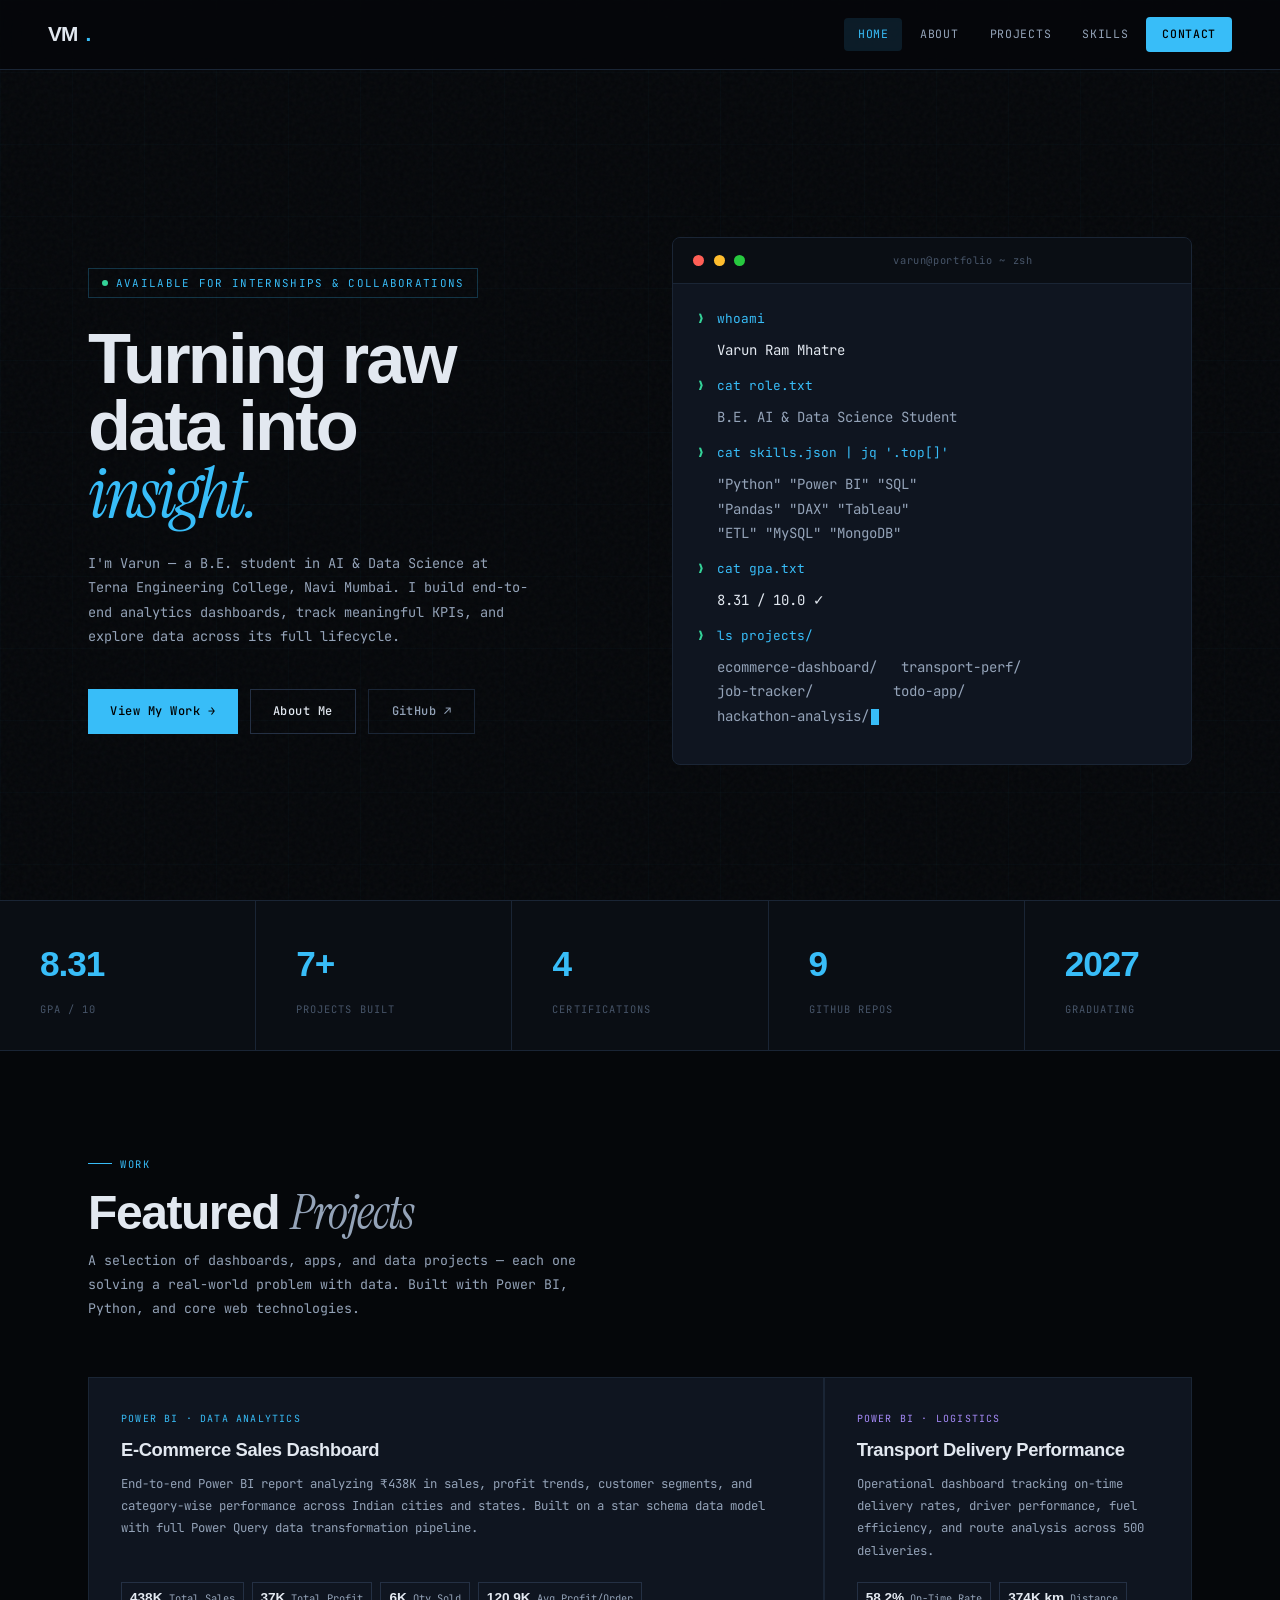
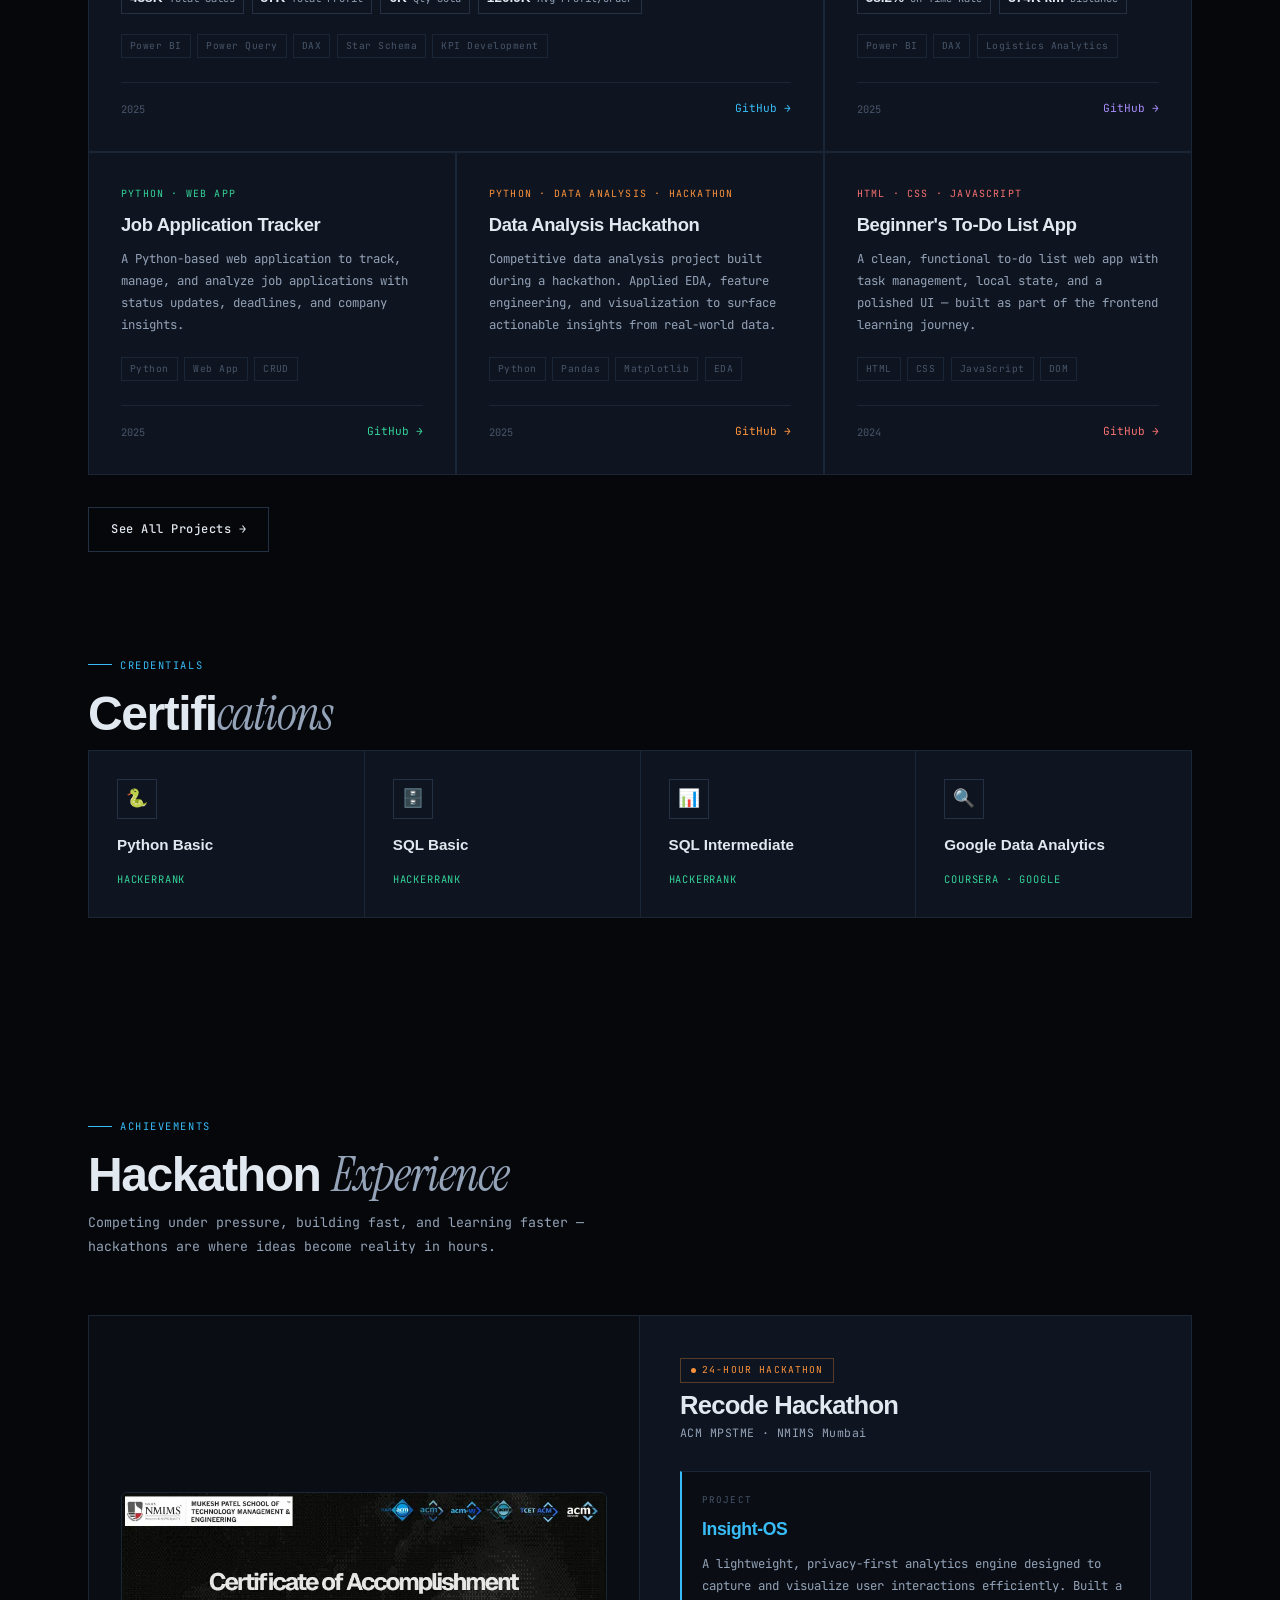
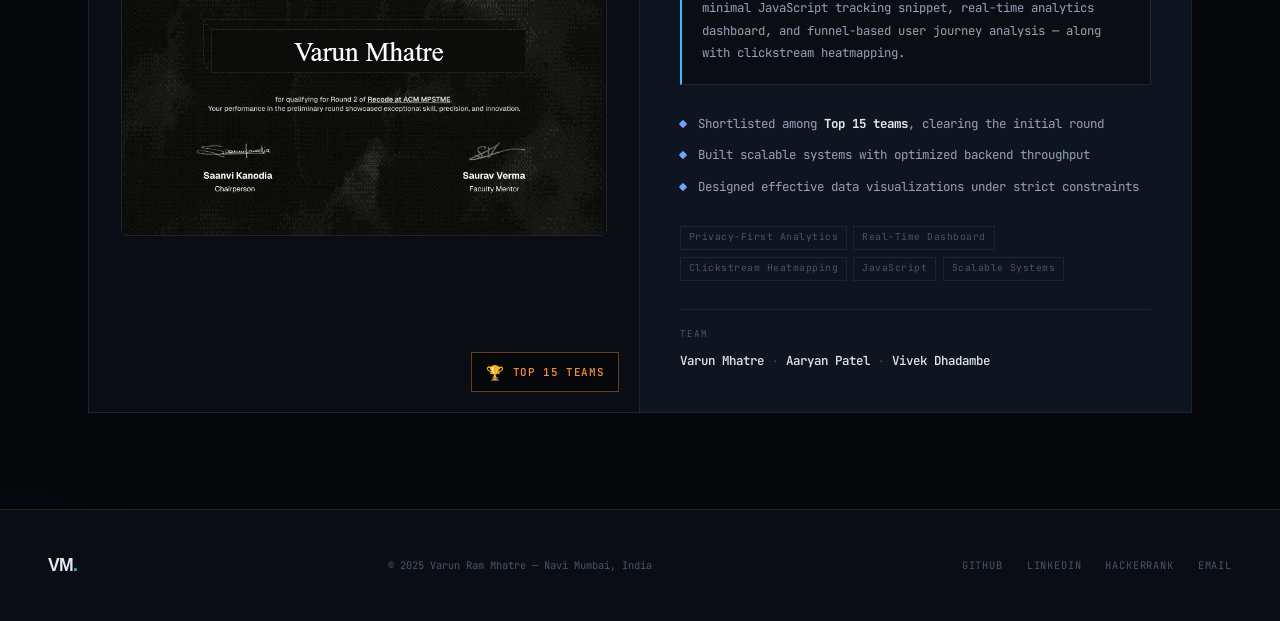
==== commit f10ca255: "project updation" ====
--- a/index.html
+++ b/index.html
@@ -113,7 +113,7 @@
       <div class="stat-label">GPA / 10</div>
     </div>
     <div class="stat-block">
-      <div class="stat-num">5+</div>
+      <div class="stat-num">7+</div>
       <div class="stat-label">Projects Built</div>
     </div>
     <div class="stat-block">
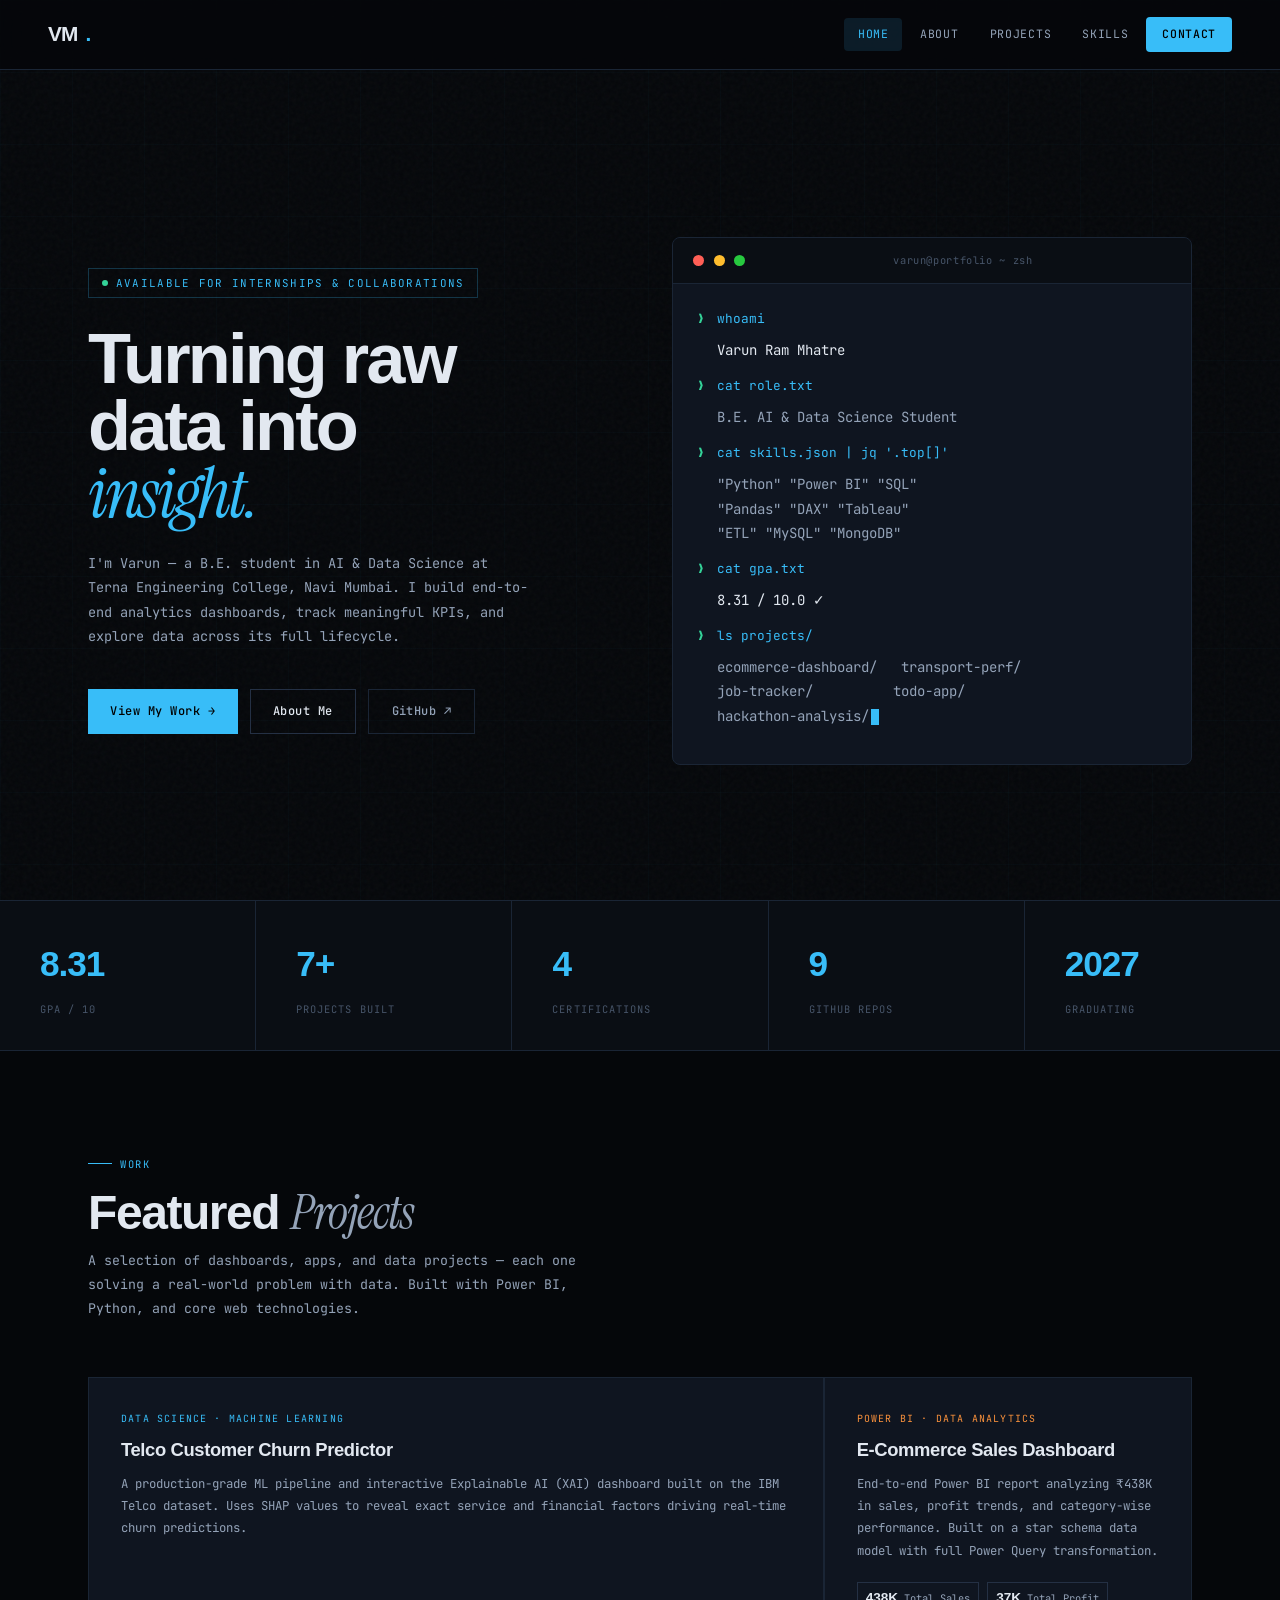
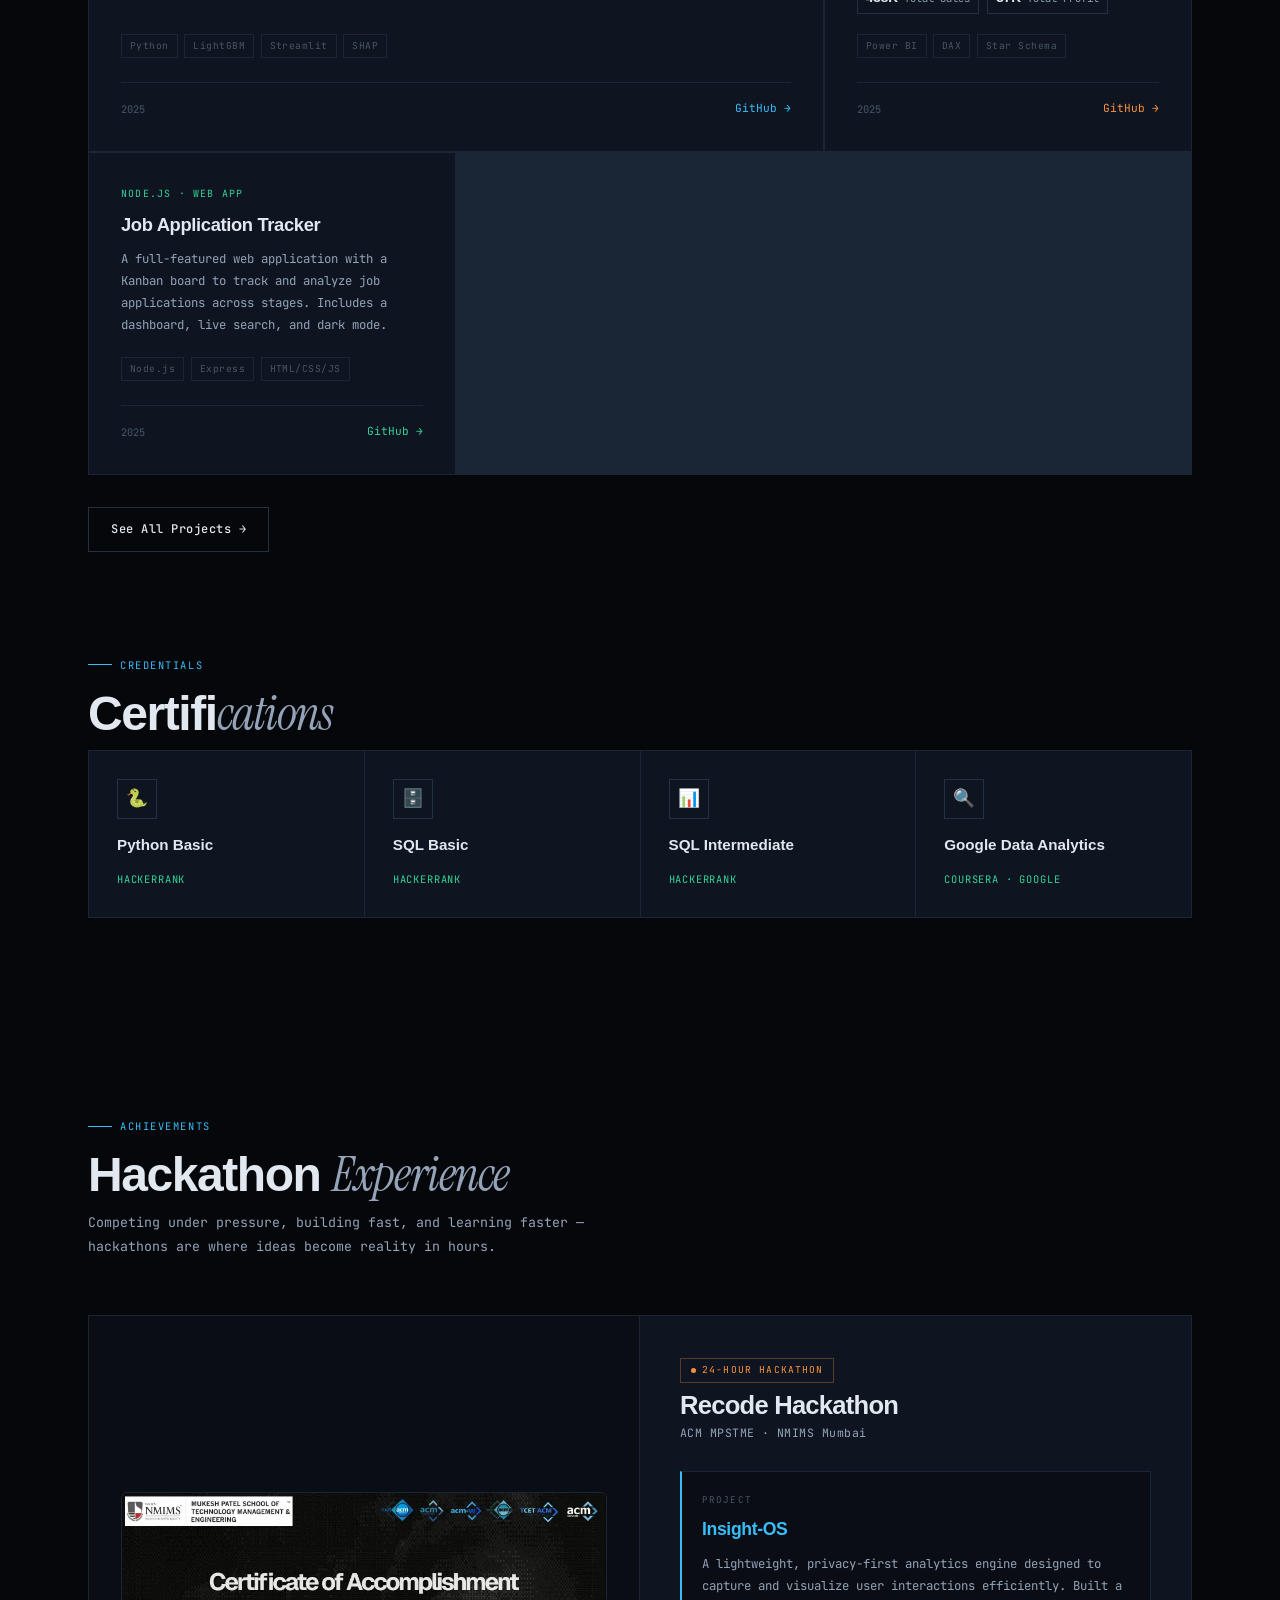
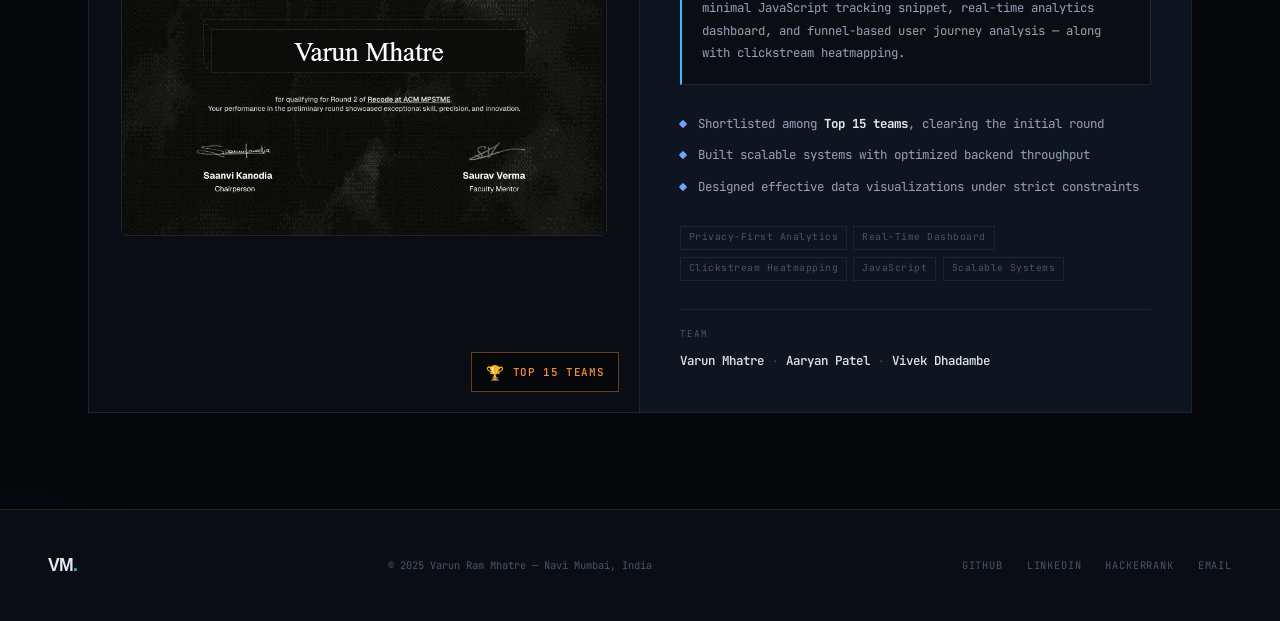
==== commit 43b6825d: "home page updation" ====
--- a/index.html
+++ b/index.html
@@ -142,27 +142,40 @@
     </div>
 
     <div class="projects-grid stagger">
-      <!-- Featured: E-Commerce -->
+      <!-- Featured 1: Telco Customer Churn -->
       <div class="project-card featured" style="--accent-color: var(--cyan)">
+        <div class="project-type">Data Science · Machine Learning</div>
+        <h3>Telco Customer Churn Predictor</h3>
+        <p class="project-desc">
+          A production-grade ML pipeline and interactive Explainable AI (XAI) dashboard built on the IBM Telco dataset. Uses SHAP values to reveal exact service and financial factors driving real-time churn predictions.
+        </p>
+        <div class="project-tags">
+          <span class="tag">Python</span>
+          <span class="tag">LightGBM</span>
+          <span class="tag">Streamlit</span>
+          <span class="tag">SHAP</span>
+        </div>
+        <div class="project-footer">
+          <span class="project-year">2025</span>
+          <a href="https://github.com/Varun-200646/Customer-Churn-prediction" target="_blank" class="project-link">GitHub →</a>
+        </div>
+      </div>
+
+      <!-- Featured 2: E-Commerce -->
+      <div class="project-card" style="--accent-color: var(--orange)">
         <div class="project-type">Power BI · Data Analytics</div>
         <h3>E-Commerce Sales Dashboard</h3>
         <p class="project-desc">
-          End-to-end Power BI report analyzing ₹438K in sales, profit trends, customer segments,
-          and category-wise performance across Indian cities and states. Built on a star schema
-          data model with full Power Query data transformation pipeline.
+          End-to-end Power BI report analyzing ₹438K in sales, profit trends, and category-wise performance. Built on a star schema data model with full Power Query transformation.
         </p>
         <div class="project-metrics">
           <div class="metric"><strong>438K</strong> Total Sales</div>
           <div class="metric"><strong>37K</strong> Total Profit</div>
-          <div class="metric"><strong>6K</strong> Qty Sold</div>
-          <div class="metric"><strong>120.9K</strong> Avg Profit/Order</div>
         </div>
         <div class="project-tags">
           <span class="tag">Power BI</span>
-          <span class="tag">Power Query</span>
           <span class="tag">DAX</span>
           <span class="tag">Star Schema</span>
-          <span class="tag">KPI Development</span>
         </div>
         <div class="project-footer">
           <span class="project-year">2025</span>
@@ -170,85 +183,21 @@
         </div>
       </div>
 
-      <!-- Transport -->
-      <div class="project-card" style="--accent-color: var(--purple)">
-        <div class="project-type">Power BI · Logistics</div>
-        <h3>Transport Delivery Performance</h3>
-        <p class="project-desc">
-          Operational dashboard tracking on-time delivery rates, driver performance,
-          fuel efficiency, and route analysis across 500 deliveries.
-        </p>
-        <div class="project-metrics">
-          <div class="metric"><strong>58.2%</strong> On-Time Rate</div>
-          <div class="metric"><strong>374K km</strong> Distance</div>
-        </div>
-        <div class="project-tags">
-          <span class="tag">Power BI</span>
-          <span class="tag">DAX</span>
-          <span class="tag">Logistics Analytics</span>
-        </div>
-        <div class="project-footer">
-          <span class="project-year">2025</span>
-          <a href="https://github.com/Varun-200646/Transport-Delivery-Performance-" target="_blank" class="project-link">GitHub →</a>
-        </div>
-      </div>
-
-      <!-- Job Tracker -->
+      <!-- Featured 3: Job Tracker -->
       <div class="project-card" style="--accent-color: var(--green)">
-        <div class="project-type">Python · Web App</div>
+        <div class="project-type">Node.js · Web App</div>
         <h3>Job Application Tracker</h3>
         <p class="project-desc">
-          A Python-based web application to track, manage, and analyze job applications
-          with status updates, deadlines, and company insights.
+          A full-featured web application with a Kanban board to track and analyze job applications across stages. Includes a dashboard, live search, and dark mode.
         </p>
         <div class="project-tags">
-          <span class="tag">Python</span>
-          <span class="tag">Web App</span>
-          <span class="tag">CRUD</span>
+          <span class="tag">Node.js</span>
+          <span class="tag">Express</span>
+          <span class="tag">HTML/CSS/JS</span>
         </div>
         <div class="project-footer">
           <span class="project-year">2025</span>
           <a href="https://github.com/Varun-200646/Job-Tracker" target="_blank" class="project-link">GitHub →</a>
-        </div>
-      </div>
-
-      <!-- Hackathon -->
-      <div class="project-card" style="--accent-color: var(--orange)">
-        <div class="project-type">Python · Data Analysis · Hackathon</div>
-        <h3>Data Analysis Hackathon</h3>
-        <p class="project-desc">
-          Competitive data analysis project built during a hackathon. Applied EDA, feature
-          engineering, and visualization to surface actionable insights from real-world data.
-        </p>
-        <div class="project-tags">
-          <span class="tag">Python</span>
-          <span class="tag">Pandas</span>
-          <span class="tag">Matplotlib</span>
-          <span class="tag">EDA</span>
-        </div>
-        <div class="project-footer">
-          <span class="project-year">2025</span>
-          <a href="https://github.com/Varun-200646/Data-Analysis-Hackathon-Project" target="_blank" class="project-link">GitHub →</a>
-        </div>
-      </div>
-
-      <!-- Todo App -->
-      <div class="project-card" style="--accent-color: var(--red)">
-        <div class="project-type">HTML · CSS · JavaScript</div>
-        <h3>Beginner's To-Do List App</h3>
-        <p class="project-desc">
-          A clean, functional to-do list web app with task management, local state,
-          and a polished UI — built as part of the frontend learning journey.
-        </p>
-        <div class="project-tags">
-          <span class="tag">HTML</span>
-          <span class="tag">CSS</span>
-          <span class="tag">JavaScript</span>
-          <span class="tag">DOM</span>
-        </div>
-        <div class="project-footer">
-          <span class="project-year">2024</span>
-          <a href="https://github.com/Varun-200646/Beginners-To-Do-List" target="_blank" class="project-link">GitHub →</a>
         </div>
       </div>
     </div>
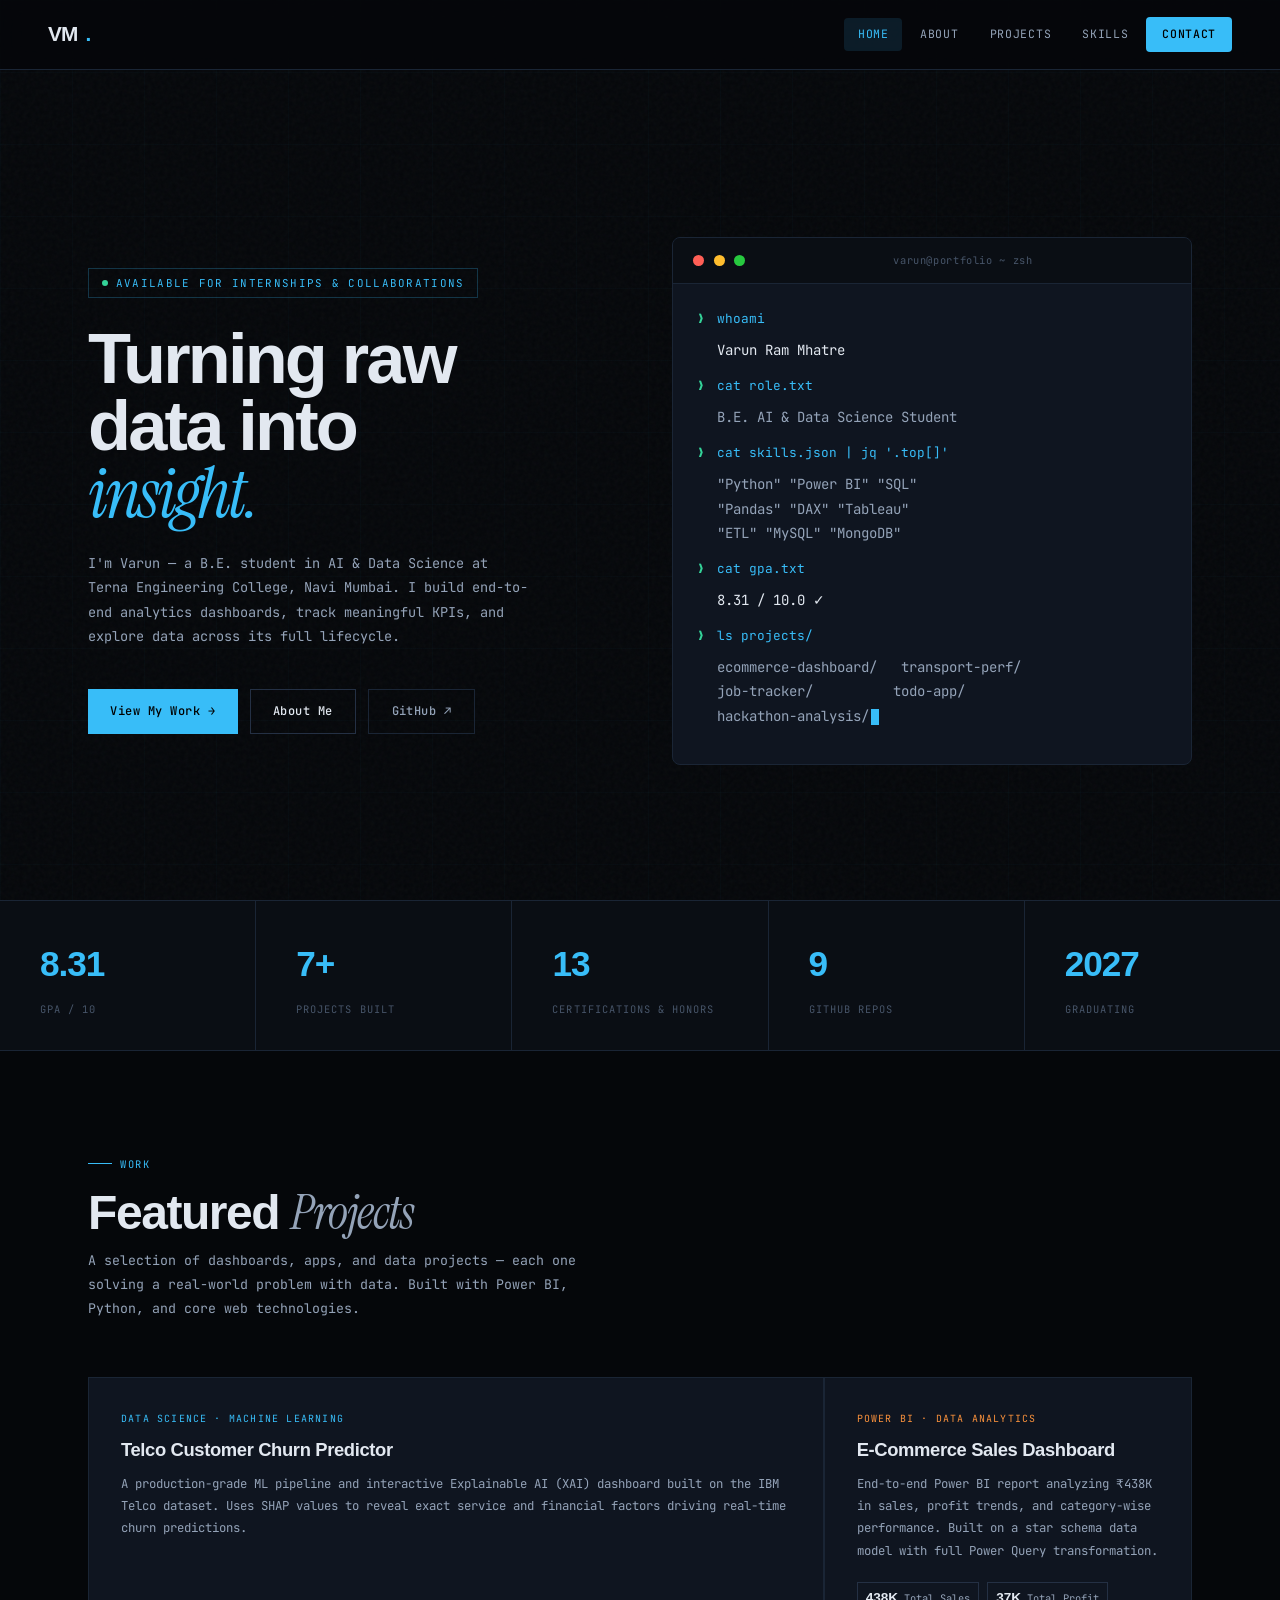
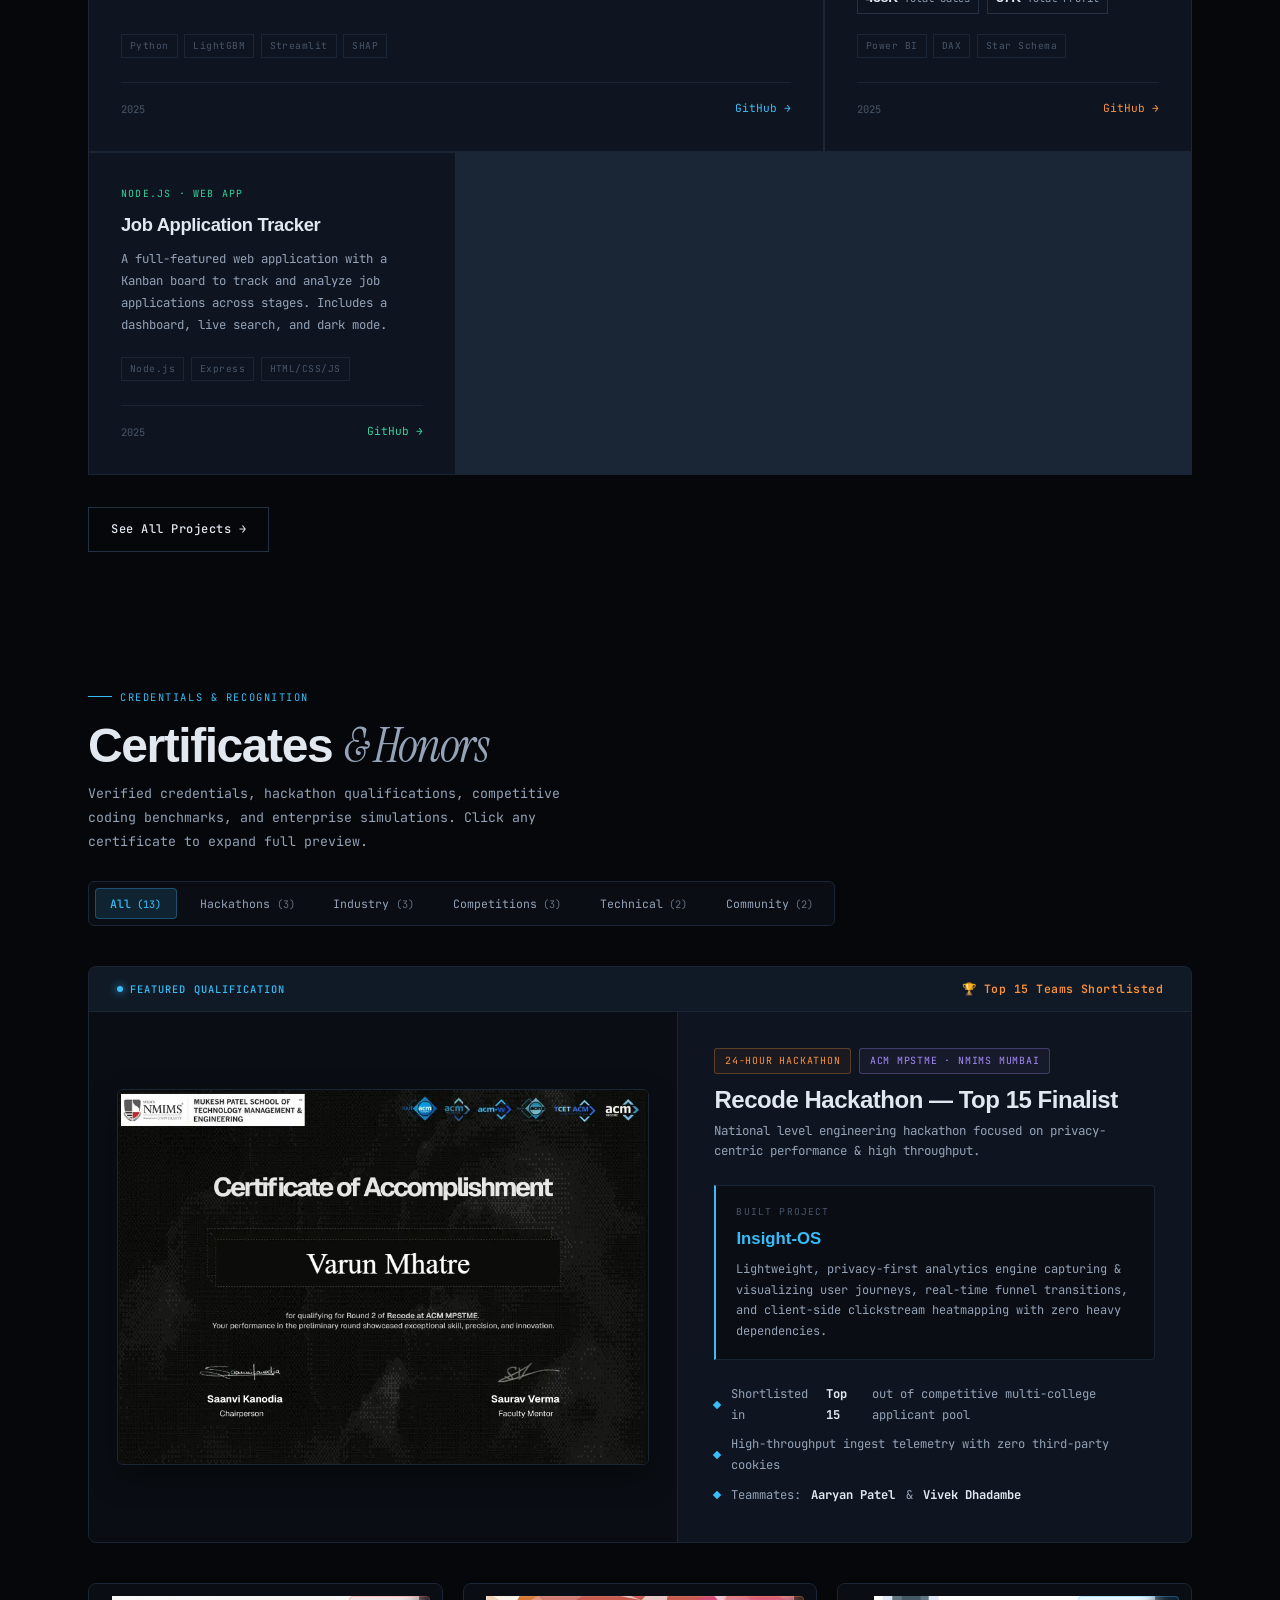
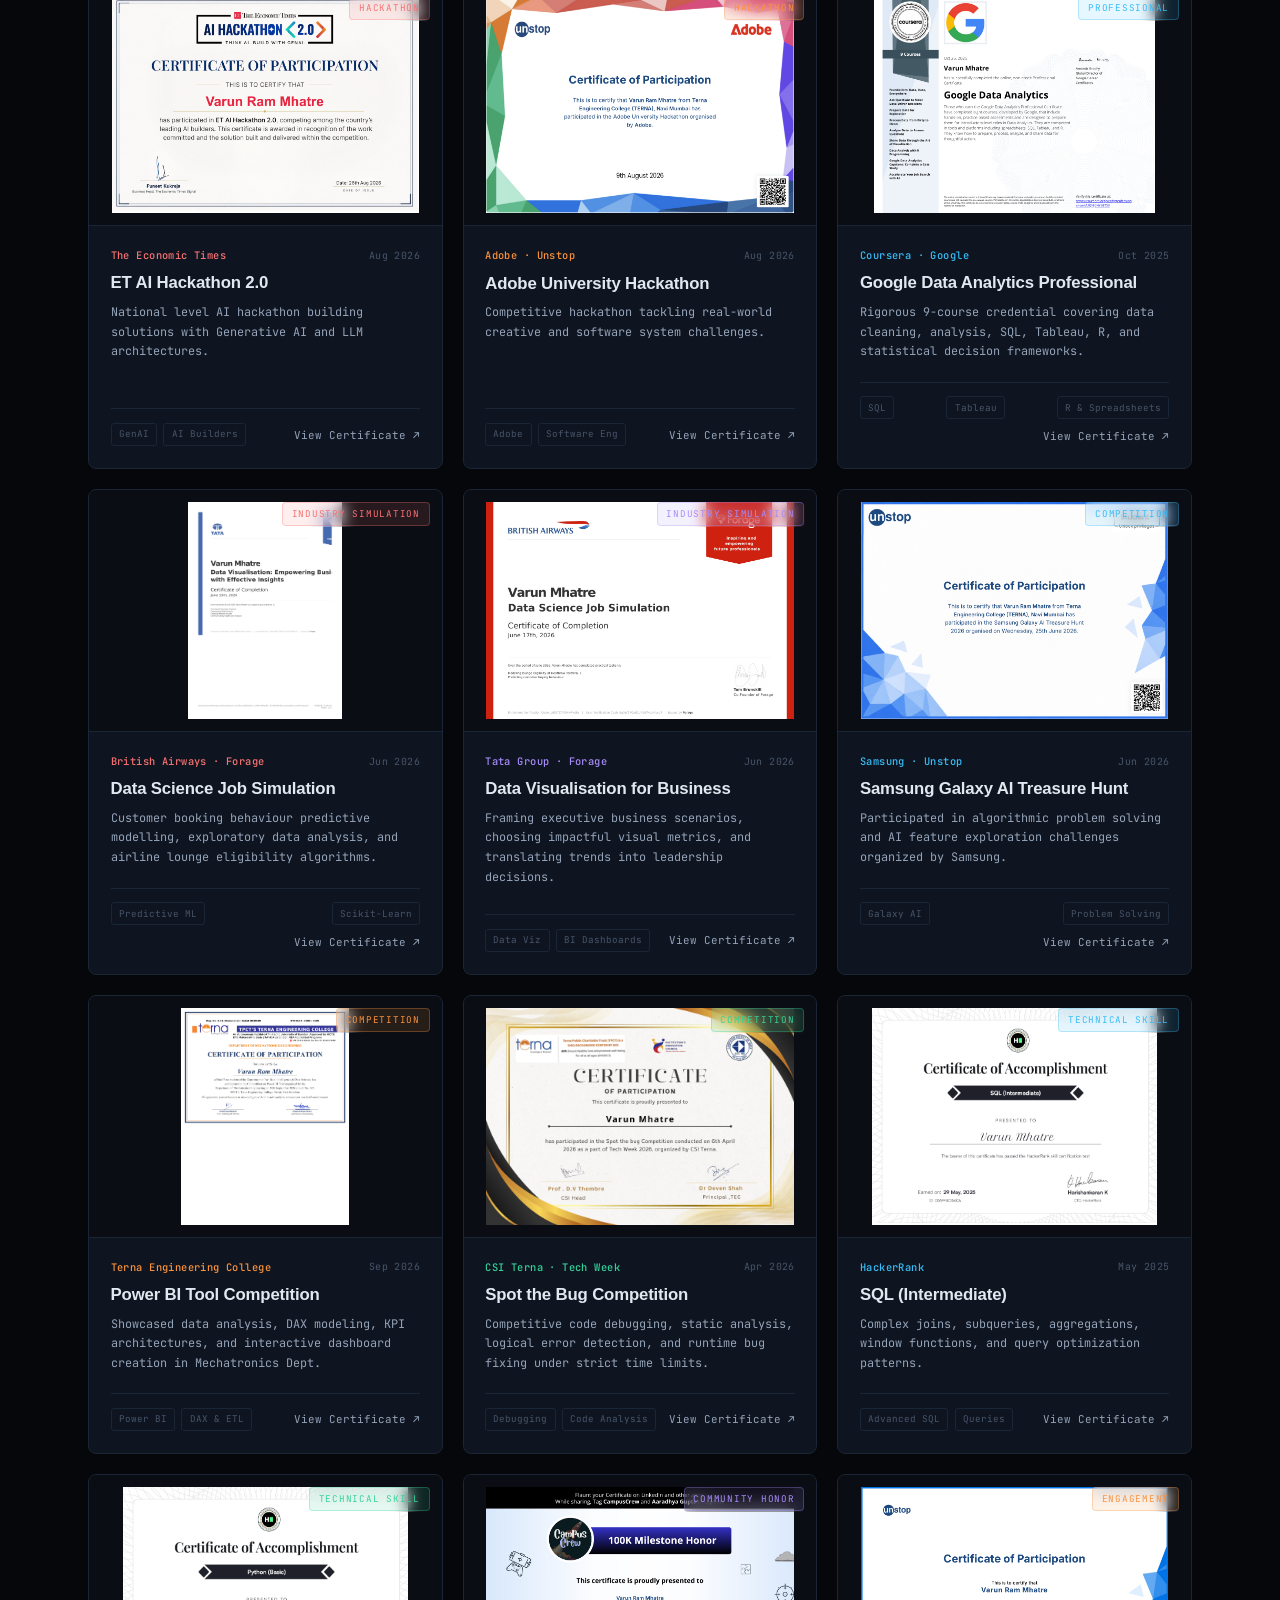
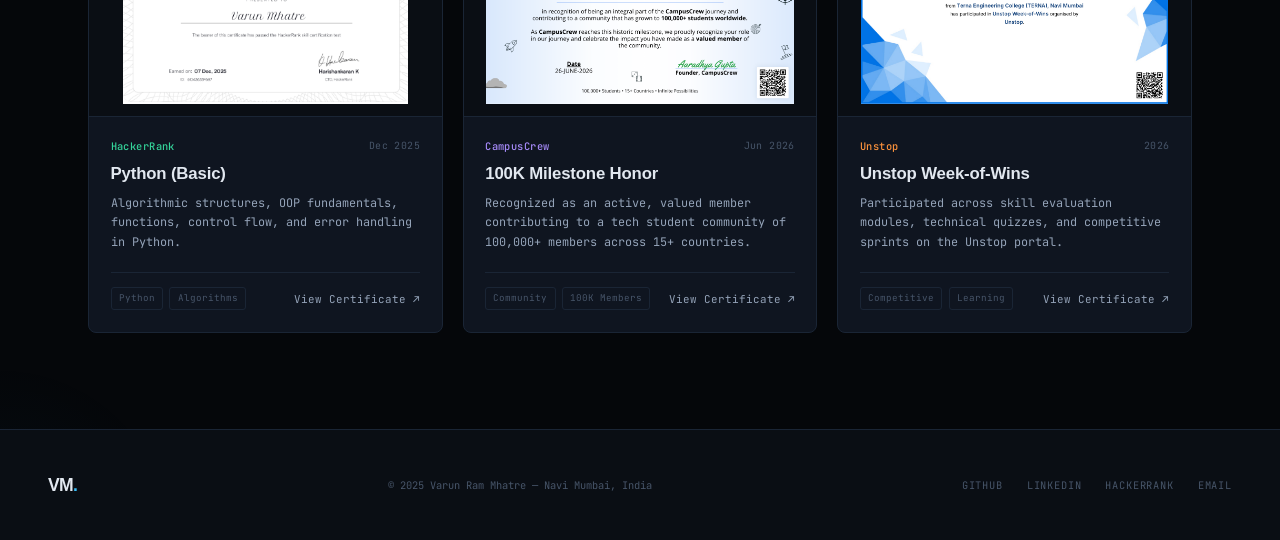
==== commit 680c34bd: "feat: add interactive certificates and achievements showcase with lightbox" ====
--- a/index.html
+++ b/index.html
@@ -117,8 +117,8 @@
       <div class="stat-label">Projects Built</div>
     </div>
     <div class="stat-block">
-      <div class="stat-num">4</div>
-      <div class="stat-label">Certifications</div>
+      <div class="stat-num">13</div>
+      <div class="stat-label">Certifications &amp; Honors</div>
     </div>
     <div class="stat-block">
       <div class="stat-num">9</div>
@@ -207,110 +207,357 @@
     </div>
   </section>
 
-  <!-- CERTIFICATIONS STRIP -->
-  <section class="section" style="padding-top:0">
+  <!-- CERTIFICATES & ACHIEVEMENTS -->
+  <section class="section" id="certificates" style="padding-top: 2rem;">
     <div class="reveal">
-      <p class="section-tag">Credentials</p>
-      <h2 class="section-title">Certifi<em>cations</em></h2>
-    </div>
-    <div class="certs-grid stagger">
-      <div class="cert-card">
-        <div class="cert-icon-wrap">🐍</div>
-        <div class="cert-name">Python Basic</div>
-        <div class="cert-issuer">HackerRank</div>
-      </div>
-      <div class="cert-card">
-        <div class="cert-icon-wrap">🗄️</div>
-        <div class="cert-name">SQL Basic</div>
-        <div class="cert-issuer">HackerRank</div>
-      </div>
-      <div class="cert-card">
-        <div class="cert-icon-wrap">📊</div>
-        <div class="cert-name">SQL Intermediate</div>
-        <div class="cert-issuer">HackerRank</div>
-      </div>
-      <div class="cert-card">
-        <div class="cert-icon-wrap">🔍</div>
-        <div class="cert-name">Google Data Analytics</div>
-        <div class="cert-issuer">Coursera · Google</div>
-      </div>
+      <div class="cert-section-header">
+        <div>
+          <p class="section-tag">Credentials &amp; Recognition</p>
+          <h2 class="section-title">Certificates <em>&amp; Honors</em></h2>
+          <p class="section-desc" style="margin-bottom: 0;">
+            Verified credentials, hackathon qualifications, competitive coding benchmarks, and enterprise simulations.
+            Click any certificate to expand full preview.
+          </p>
+        </div>
+
+        <!-- Filter Tabs -->
+        <div class="cert-filters" id="certFilters">
+          <button class="cert-filter-btn active" data-filter="all">All <span>(13)</span></button>
+          <button class="cert-filter-btn" data-filter="hackathon">Hackathons <span>(3)</span></button>
+          <button class="cert-filter-btn" data-filter="professional">Industry <span>(3)</span></button>
+          <button class="cert-filter-btn" data-filter="competition">Competitions <span>(3)</span></button>
+          <button class="cert-filter-btn" data-filter="skill">Technical <span>(2)</span></button>
+          <button class="cert-filter-btn" data-filter="community">Community <span>(2)</span></button>
+        </div>
+      </div>
+    </div>
+
+    <!-- Featured Spotlight: Recode Hackathon -->
+    <div class="cert-spotlight reveal" data-category="hackathon">
+      <div class="spotlight-banner">
+        <span class="spotlight-pill"><span class="live-dot"></span> Featured Qualification</span>
+        <span class="spotlight-rank">🏆 Top 15 Teams Shortlisted</span>
+      </div>
+      <div class="spotlight-content">
+        <div class="spotlight-cert-wrap cert-trigger" data-img="assets/certificates/recode-hackathon-certificate.png" data-title="Recode Hackathon — Round 2 Certificate of Accomplishment">
+          <img src="assets/certificates/recode-hackathon-certificate.png" alt="Recode Hackathon Varun Mhatre" class="spotlight-cert-img" loading="lazy">
+          <div class="cert-overlay-hint"><span>🔍 Click to View Full</span></div>
+        </div>
+        <div class="spotlight-details">
+          <div class="spotlight-header">
+            <div class="spotlight-meta-tags">
+              <span class="tag-highlight orange">24-Hour Hackathon</span>
+              <span class="tag-highlight purple">ACM MPSTME · NMIMS Mumbai</span>
+            </div>
+            <h3 class="spotlight-title">Recode Hackathon — Top 15 Finalist</h3>
+            <p class="spotlight-sub">National level engineering hackathon focused on privacy-centric performance &amp; high throughput.</p>
+          </div>
+
+          <div class="spotlight-project-box">
+            <div class="sp-project-label">Built Project</div>
+            <div class="sp-project-name">Insight-OS</div>
+            <p class="sp-project-desc">
+              Lightweight, privacy-first analytics engine capturing &amp; visualizing user journeys, real-time funnel transitions, and client-side clickstream heatmapping with zero heavy dependencies.
+            </p>
+          </div>
+
+          <div class="spotlight-bullets">
+            <div class="sp-bullet"><span class="marker-diamond"></span> Shortlisted in <strong>Top 15</strong> out of competitive multi-college applicant pool</div>
+            <div class="sp-bullet"><span class="marker-diamond"></span> High-throughput ingest telemetry with zero third-party cookies</div>
+            <div class="sp-bullet"><span class="marker-diamond"></span> Teammates: <strong>Aaryan Patel</strong> &amp; <strong>Vivek Dhadambe</strong></div>
+          </div>
+        </div>
+      </div>
+    </div>
+
+    <!-- Clean Grid of All Other Certificates -->
+    <div class="cert-modern-grid stagger" id="certGrid">
+
+      <!-- ET AI Hackathon 2.0 -->
+      <div class="cert-modern-card" data-category="hackathon" style="--card-accent: var(--red);">
+        <div class="cert-thumb-box cert-trigger" data-img="assets/certificates/previews/et-ai-hackathon.png" data-title="ET AI Hackathon 2.0 — The Economic Times">
+          <img src="assets/certificates/previews/et-ai-hackathon.png" alt="ET AI Hackathon 2.0 Certificate" loading="lazy">
+          <div class="cert-overlay-hint"><span>🔍 Preview</span></div>
+          <span class="cert-type-pill red">Hackathon</span>
+        </div>
+        <div class="cert-card-body">
+          <div class="cert-date-row">
+            <span class="cert-issuer-name">The Economic Times</span>
+            <span class="cert-date-badge">Aug 2026</span>
+          </div>
+          <h4 class="cert-item-title">ET AI Hackathon 2.0</h4>
+          <p class="cert-item-summary">National level AI hackathon building solutions with Generative AI and LLM architectures.</p>
+          <div class="cert-card-footer">
+            <span class="cert-footer-tag">GenAI</span>
+            <span class="cert-footer-tag">AI Builders</span>
+            <button class="cert-view-btn cert-trigger" data-img="assets/certificates/previews/et-ai-hackathon.png" data-title="ET AI Hackathon 2.0 — The Economic Times">View Certificate ↗</button>
+          </div>
+        </div>
+      </div>
+
+      <!-- Adobe University Hackathon -->
+      <div class="cert-modern-card" data-category="hackathon" style="--card-accent: var(--orange);">
+        <div class="cert-thumb-box cert-trigger" data-img="assets/certificates/previews/adobe-hackathon.png" data-title="Adobe University Hackathon — Adobe &amp; Unstop">
+          <img src="assets/certificates/previews/adobe-hackathon.png" alt="Adobe University Hackathon Certificate" loading="lazy">
+          <div class="cert-overlay-hint"><span>🔍 Preview</span></div>
+          <span class="cert-type-pill orange">Hackathon</span>
+        </div>
+        <div class="cert-card-body">
+          <div class="cert-date-row">
+            <span class="cert-issuer-name">Adobe · Unstop</span>
+            <span class="cert-date-badge">Aug 2026</span>
+          </div>
+          <h4 class="cert-item-title">Adobe University Hackathon</h4>
+          <p class="cert-item-summary">Competitive hackathon tackling real-world creative and software system challenges.</p>
+          <div class="cert-card-footer">
+            <span class="cert-footer-tag">Adobe</span>
+            <span class="cert-footer-tag">Software Eng</span>
+            <button class="cert-view-btn cert-trigger" data-img="assets/certificates/previews/adobe-hackathon.png" data-title="Adobe University Hackathon — Adobe &amp; Unstop">View Certificate ↗</button>
+          </div>
+        </div>
+      </div>
+
+      <!-- Google Data Analytics -->
+      <div class="cert-modern-card featured-item" data-category="professional" style="--card-accent: var(--cyan);">
+        <div class="cert-thumb-box cert-trigger" data-img="assets/certificates/previews/google-data-analytics.png" data-title="Google Data Analytics Professional Certificate — Google">
+          <img src="assets/certificates/previews/google-data-analytics.png" alt="Google Data Analytics Professional Certificate" loading="lazy">
+          <div class="cert-overlay-hint"><span>🔍 Preview</span></div>
+          <span class="cert-type-pill cyan">Professional</span>
+        </div>
+        <div class="cert-card-body">
+          <div class="cert-date-row">
+            <span class="cert-issuer-name">Coursera · Google</span>
+            <span class="cert-date-badge">Oct 2025</span>
+          </div>
+          <h4 class="cert-item-title">Google Data Analytics Professional</h4>
+          <p class="cert-item-summary">Rigorous 9-course credential covering data cleaning, analysis, SQL, Tableau, R, and statistical decision frameworks.</p>
+          <div class="cert-card-footer">
+            <span class="cert-footer-tag">SQL</span>
+            <span class="cert-footer-tag">Tableau</span>
+            <span class="cert-footer-tag">R &amp; Spreadsheets</span>
+            <button class="cert-view-btn cert-trigger" data-img="assets/certificates/previews/google-data-analytics.png" data-title="Google Data Analytics Professional Certificate — Google">View Certificate ↗</button>
+          </div>
+        </div>
+      </div>
+
+      <!-- British Airways Data Science Simulation -->
+      <div class="cert-modern-card" data-category="professional" style="--card-accent: var(--red);">
+        <div class="cert-thumb-box cert-trigger" data-img="assets/certificates/previews/forage-ba-data-science.png" data-title="Data Science Job Simulation — British Airways">
+          <img src="assets/certificates/previews/forage-ba-data-science.png" alt="British Airways Data Science Simulation" loading="lazy">
+          <div class="cert-overlay-hint"><span>🔍 Preview</span></div>
+          <span class="cert-type-pill red">Industry Simulation</span>
+        </div>
+        <div class="cert-card-body">
+          <div class="cert-date-row">
+            <span class="cert-issuer-name">British Airways · Forage</span>
+            <span class="cert-date-badge">Jun 2026</span>
+          </div>
+          <h4 class="cert-item-title">Data Science Job Simulation</h4>
+          <p class="cert-item-summary">Customer booking behaviour predictive modelling, exploratory data analysis, and airline lounge eligibility algorithms.</p>
+          <div class="cert-card-footer">
+            <span class="cert-footer-tag">Predictive ML</span>
+            <span class="cert-footer-tag">Scikit-Learn</span>
+            <button class="cert-view-btn cert-trigger" data-img="assets/certificates/previews/forage-ba-data-science.png" data-title="Data Science Job Simulation — British Airways">View Certificate ↗</button>
+          </div>
+        </div>
+      </div>
+
+      <!-- Tata Data Visualisation Simulation -->
+      <div class="cert-modern-card" data-category="professional" style="--card-accent: var(--purple);">
+        <div class="cert-thumb-box cert-trigger" data-img="assets/certificates/previews/forage-tata-data-viz.png" data-title="Data Visualisation: Empowering Business with Effective Insights — Tata">
+          <img src="assets/certificates/previews/forage-tata-data-viz.png" alt="Tata Data Visualisation" loading="lazy">
+          <div class="cert-overlay-hint"><span>🔍 Preview</span></div>
+          <span class="cert-type-pill purple">Industry Simulation</span>
+        </div>
+        <div class="cert-card-body">
+          <div class="cert-date-row">
+            <span class="cert-issuer-name">Tata Group · Forage</span>
+            <span class="cert-date-badge">Jun 2026</span>
+          </div>
+          <h4 class="cert-item-title">Data Visualisation for Business</h4>
+          <p class="cert-item-summary">Framing executive business scenarios, choosing impactful visual metrics, and translating trends into leadership decisions.</p>
+          <div class="cert-card-footer">
+            <span class="cert-footer-tag">Data Viz</span>
+            <span class="cert-footer-tag">BI Dashboards</span>
+            <button class="cert-view-btn cert-trigger" data-img="assets/certificates/previews/forage-tata-data-viz.png" data-title="Data Visualisation: Empowering Business with Effective Insights — Tata">View Certificate ↗</button>
+          </div>
+        </div>
+      </div>
+
+      <!-- Samsung Galaxy AI Treasure Hunt -->
+      <div class="cert-modern-card" data-category="competition" style="--card-accent: var(--cyan);">
+        <div class="cert-thumb-box cert-trigger" data-img="assets/certificates/previews/samsung-ai-treasure-hunt.png" data-title="Samsung Galaxy AI Treasure Hunt — Samsung &amp; Unstop">
+          <img src="assets/certificates/previews/samsung-ai-treasure-hunt.png" alt="Samsung Galaxy AI Treasure Hunt" loading="lazy">
+          <div class="cert-overlay-hint"><span>🔍 Preview</span></div>
+          <span class="cert-type-pill cyan">Competition</span>
+        </div>
+        <div class="cert-card-body">
+          <div class="cert-date-row">
+            <span class="cert-issuer-name">Samsung · Unstop</span>
+            <span class="cert-date-badge">Jun 2026</span>
+          </div>
+          <h4 class="cert-item-title">Samsung Galaxy AI Treasure Hunt</h4>
+          <p class="cert-item-summary">Participated in algorithmic problem solving and AI feature exploration challenges organized by Samsung.</p>
+          <div class="cert-card-footer">
+            <span class="cert-footer-tag">Galaxy AI</span>
+            <span class="cert-footer-tag">Problem Solving</span>
+            <button class="cert-view-btn cert-trigger" data-img="assets/certificates/previews/samsung-ai-treasure-hunt.png" data-title="Samsung Galaxy AI Treasure Hunt — Samsung &amp; Unstop">View Certificate ↗</button>
+          </div>
+        </div>
+      </div>
+
+      <!-- Power BI Competition (Terna) -->
+      <div class="cert-modern-card" data-category="competition" style="--card-accent: var(--orange);">
+        <div class="cert-thumb-box cert-trigger" data-img="assets/certificates/previews/powerbi-competition.png" data-title="Power BI Tool Competition — Terna Engineering College">
+          <img src="assets/certificates/previews/powerbi-competition.png" alt="Power BI Competition Certificate" loading="lazy">
+          <div class="cert-overlay-hint"><span>🔍 Preview</span></div>
+          <span class="cert-type-pill orange">Competition</span>
+        </div>
+        <div class="cert-card-body">
+          <div class="cert-date-row">
+            <span class="cert-issuer-name">Terna Engineering College</span>
+            <span class="cert-date-badge">Sep 2026</span>
+          </div>
+          <h4 class="cert-item-title">Power BI Tool Competition</h4>
+          <p class="cert-item-summary">Showcased data analysis, DAX modeling, KPI architectures, and interactive dashboard creation in Mechatronics Dept.</p>
+          <div class="cert-card-footer">
+            <span class="cert-footer-tag">Power BI</span>
+            <span class="cert-footer-tag">DAX &amp; ETL</span>
+            <button class="cert-view-btn cert-trigger" data-img="assets/certificates/previews/powerbi-competition.png" data-title="Power BI Tool Competition — Terna Engineering College">View Certificate ↗</button>
+          </div>
+        </div>
+      </div>
+
+      <!-- Spot the Bug (CSI Terna) -->
+      <div class="cert-modern-card" data-category="competition" style="--card-accent: var(--green);">
+        <div class="cert-thumb-box cert-trigger" data-img="assets/certificates/previews/csi-spot-the-bug.jpg" data-title="Spot the Bug Competition — CSI Terna Tech Week 2026">
+          <img src="assets/certificates/previews/csi-spot-the-bug.jpg" alt="Spot the Bug Competition Certificate" loading="lazy">
+          <div class="cert-overlay-hint"><span>🔍 Preview</span></div>
+          <span class="cert-type-pill green">Competition</span>
+        </div>
+        <div class="cert-card-body">
+          <div class="cert-date-row">
+            <span class="cert-issuer-name">CSI Terna · Tech Week</span>
+            <span class="cert-date-badge">Apr 2026</span>
+          </div>
+          <h4 class="cert-item-title">Spot the Bug Competition</h4>
+          <p class="cert-item-summary">Competitive code debugging, static analysis, logical error detection, and runtime bug fixing under strict time limits.</p>
+          <div class="cert-card-footer">
+            <span class="cert-footer-tag">Debugging</span>
+            <span class="cert-footer-tag">Code Analysis</span>
+            <button class="cert-view-btn cert-trigger" data-img="assets/certificates/previews/csi-spot-the-bug.jpg" data-title="Spot the Bug Competition — CSI Terna Tech Week 2026">View Certificate ↗</button>
+          </div>
+        </div>
+      </div>
+
+      <!-- HackerRank SQL Intermediate -->
+      <div class="cert-modern-card" data-category="skill" style="--card-accent: var(--cyan);">
+        <div class="cert-thumb-box cert-trigger" data-img="assets/certificates/previews/hackerrank-sql-intermediate.png" data-title="SQL (Intermediate) Skill Certificate — HackerRank">
+          <img src="assets/certificates/previews/hackerrank-sql-intermediate.png" alt="HackerRank SQL Intermediate" loading="lazy">
+          <div class="cert-overlay-hint"><span>🔍 Preview</span></div>
+          <span class="cert-type-pill cyan">Technical Skill</span>
+        </div>
+        <div class="cert-card-body">
+          <div class="cert-date-row">
+            <span class="cert-issuer-name">HackerRank</span>
+            <span class="cert-date-badge">May 2025</span>
+          </div>
+          <h4 class="cert-item-title">SQL (Intermediate)</h4>
+          <p class="cert-item-summary">Complex joins, subqueries, aggregations, window functions, and query optimization patterns.</p>
+          <div class="cert-card-footer">
+            <span class="cert-footer-tag">Advanced SQL</span>
+            <span class="cert-footer-tag">Queries</span>
+            <button class="cert-view-btn cert-trigger" data-img="assets/certificates/previews/hackerrank-sql-intermediate.png" data-title="SQL (Intermediate) Skill Certificate — HackerRank">View Certificate ↗</button>
+          </div>
+        </div>
+      </div>
+
+      <!-- HackerRank Python Basic -->
+      <div class="cert-modern-card" data-category="skill" style="--card-accent: var(--green);">
+        <div class="cert-thumb-box cert-trigger" data-img="assets/certificates/previews/hackerrank-python-basic.png" data-title="Python (Basic) Skill Certificate — HackerRank">
+          <img src="assets/certificates/previews/hackerrank-python-basic.png" alt="HackerRank Python Basic" loading="lazy">
+          <div class="cert-overlay-hint"><span>🔍 Preview</span></div>
+          <span class="cert-type-pill green">Technical Skill</span>
+        </div>
+        <div class="cert-card-body">
+          <div class="cert-date-row">
+            <span class="cert-issuer-name">HackerRank</span>
+            <span class="cert-date-badge">Dec 2025</span>
+          </div>
+          <h4 class="cert-item-title">Python (Basic)</h4>
+          <p class="cert-item-summary">Algorithmic structures, OOP fundamentals, functions, control flow, and error handling in Python.</p>
+          <div class="cert-card-footer">
+            <span class="cert-footer-tag">Python</span>
+            <span class="cert-footer-tag">Algorithms</span>
+            <button class="cert-view-btn cert-trigger" data-img="assets/certificates/previews/hackerrank-python-basic.png" data-title="Python (Basic) Skill Certificate — HackerRank">View Certificate ↗</button>
+          </div>
+        </div>
+      </div>
+
+      <!-- CampusCrew 100K Milestone Honor -->
+      <div class="cert-modern-card" data-category="community" style="--card-accent: var(--purple);">
+        <div class="cert-thumb-box cert-trigger" data-img="assets/certificates/previews/campuscrew-100k.png" data-title="CampusCrew 100K Milestone Honor">
+          <img src="assets/certificates/previews/campuscrew-100k.png" alt="CampusCrew 100K Milestone Honor" loading="lazy">
+          <div class="cert-overlay-hint"><span>🔍 Preview</span></div>
+          <span class="cert-type-pill purple">Community Honor</span>
+        </div>
+        <div class="cert-card-body">
+          <div class="cert-date-row">
+            <span class="cert-issuer-name">CampusCrew</span>
+            <span class="cert-date-badge">Jun 2026</span>
+          </div>
+          <h4 class="cert-item-title">100K Milestone Honor</h4>
+          <p class="cert-item-summary">Recognized as an active, valued member contributing to a tech student community of 100,000+ members across 15+ countries.</p>
+          <div class="cert-card-footer">
+            <span class="cert-footer-tag">Community</span>
+            <span class="cert-footer-tag">100K Members</span>
+            <button class="cert-view-btn cert-trigger" data-img="assets/certificates/previews/campuscrew-100k.png" data-title="CampusCrew 100K Milestone Honor">View Certificate ↗</button>
+          </div>
+        </div>
+      </div>
+
+      <!-- Unstop Week of Wins -->
+      <div class="cert-modern-card" data-category="community" style="--card-accent: var(--orange);">
+        <div class="cert-thumb-box cert-trigger" data-img="assets/certificates/previews/unstop-week-of-wins.png" data-title="Unstop Week-of-Wins Certificate">
+          <img src="assets/certificates/previews/unstop-week-of-wins.png" alt="Unstop Week-of-Wins Certificate" loading="lazy">
+          <div class="cert-overlay-hint"><span>🔍 Preview</span></div>
+          <span class="cert-type-pill orange">Engagement</span>
+        </div>
+        <div class="cert-card-body">
+          <div class="cert-date-row">
+            <span class="cert-issuer-name">Unstop</span>
+            <span class="cert-date-badge">2026</span>
+          </div>
+          <h4 class="cert-item-title">Unstop Week-of-Wins</h4>
+          <p class="cert-item-summary">Participated across skill evaluation modules, technical quizzes, and competitive sprints on the Unstop portal.</p>
+          <div class="cert-card-footer">
+            <span class="cert-footer-tag">Competitive</span>
+            <span class="cert-footer-tag">Learning</span>
+            <button class="cert-view-btn cert-trigger" data-img="assets/certificates/previews/unstop-week-of-wins.png" data-title="Unstop Week-of-Wins Certificate">View Certificate ↗</button>
+          </div>
+        </div>
+      </div>
+
     </div>
   </section>
 
-  <!-- HACKATHON ACHIEVEMENTS -->
-  <section class="section" id="hackathons">
-    <div class="reveal">
-      <p class="section-tag">Achievements</p>
-      <h2 class="section-title">Hackathon <em>Experience</em></h2>
-      <p class="section-desc">
-        Competing under pressure, building fast, and learning faster — hackathons are where ideas become reality in hours.
-      </p>
-    </div>
-
-    <div class="hackathon-grid stagger">
-      <div class="hackathon-card">
-        <div class="hackathon-cert-wrap">
-          <div class="hackathon-cert-glow"></div>
-          <img src="assets/certificates/recode-hackathon-certificate.png" alt="Recode Hackathon Certificate of Accomplishment — Varun Mhatre" class="hackathon-cert-img" loading="lazy">
-          <div class="hackathon-cert-badge">
-            <span class="hackathon-cert-badge-icon">🏆</span>
-            <span>Top 15 Teams</span>
-          </div>
-        </div>
-
-        <div class="hackathon-info">
-          <div class="hackathon-header">
-            <div class="hackathon-event-tag">24-Hour Hackathon</div>
-            <h3 class="hackathon-title">Recode Hackathon</h3>
-            <p class="hackathon-org">ACM MPSTME · NMIMS Mumbai</p>
-          </div>
-
-          <div class="hackathon-project-block">
-            <div class="hackathon-project-label">Project</div>
-            <h4 class="hackathon-project-name">Insight-OS</h4>
-            <p class="hackathon-project-desc">
-              A lightweight, privacy-first analytics engine designed to capture and visualize user interactions efficiently.
-              Built a minimal JavaScript tracking snippet, real-time analytics dashboard, and funnel-based user journey analysis — along with clickstream heatmapping.
-            </p>
-          </div>
-
-          <div class="hackathon-highlights">
-            <div class="hackathon-highlight-item">
-              <span class="highlight-marker"></span>
-              <span>Shortlisted among <strong>Top 15 teams</strong>, clearing the initial round</span>
-            </div>
-            <div class="hackathon-highlight-item">
-              <span class="highlight-marker"></span>
-              <span>Built scalable systems with optimized backend throughput</span>
-            </div>
-            <div class="hackathon-highlight-item">
-              <span class="highlight-marker"></span>
-              <span>Designed effective data visualizations under strict constraints</span>
-            </div>
-          </div>
-
-          <div class="hackathon-tags">
-            <span class="tag">Privacy-First Analytics</span>
-            <span class="tag">Real-Time Dashboard</span>
-            <span class="tag">Clickstream Heatmapping</span>
-            <span class="tag">JavaScript</span>
-            <span class="tag">Scalable Systems</span>
-          </div>
-
-          <div class="hackathon-team">
-            <div class="hackathon-team-label">Team</div>
-            <div class="hackathon-team-members">
-              <span class="team-member">Varun Mhatre</span>
-              <span class="team-divider">·</span>
-              <span class="team-member">Aaryan Patel</span>
-              <span class="team-divider">·</span>
-              <span class="team-member">Vivek Dhadambe</span>
-            </div>
-          </div>
-        </div>
-      </div>
-    </div>
-  </section>
+  <!-- Interactive Lightbox Modal -->
+  <div class="cert-modal" id="certModal" aria-hidden="true" role="dialog">
+    <div class="cert-modal-backdrop" id="certModalBackdrop"></div>
+    <div class="cert-modal-dialog">
+      <div class="cert-modal-header">
+        <span class="cert-modal-title" id="certModalTitle">Certificate Preview</span>
+        <button class="cert-modal-close" id="certModalClose" aria-label="Close preview">&times;</button>
+      </div>
+      <div class="cert-modal-body">
+        <img id="certModalImg" src="" alt="Certificate preview high resolution">
+      </div>
+      <div class="cert-modal-footer">
+        <span class="cert-modal-hint">ESC or click backdrop to close</span>
+        <a id="certModalOpenTab" href="#" target="_blank" class="btn btn-primary" style="padding: 0.4rem 1rem; font-size: 0.7rem;">Open Full Image ↗</a>
+      </div>
+    </div>
+  </div>
 
 </div><!-- /page -->
 
--- a/css/style.css
+++ b/css/style.css
@@ -628,291 +628,659 @@
 }
 
 /* ==============================
-   CERTS
-   ============================== */
-.certs-grid {
-  display: grid;
-  grid-template-columns: repeat(4, 1fr);
-  gap: 1px;
-  background: var(--border);
-  border: 1px solid var(--border);
-}
-
-.cert-card {
-  background: var(--card);
-  padding: 1.75rem;
-  transition: background 0.2s;
-  display: flex; flex-direction: column; gap: 1rem;
-}
-.cert-card:hover { background: var(--card-hover); }
-
-.cert-icon-wrap {
-  width: 40px; height: 40px;
-  display: flex; align-items: center; justify-content: center;
-  border: 1px solid var(--border-light);
-  font-size: 1.1rem;
-}
-
-.cert-name {
-  font-family: 'Cabinet Grotesk', sans-serif;
-  font-size: 0.95rem; font-weight: 700;
-  line-height: 1.3;
-}
-
-.cert-issuer {
-  font-size: 0.65rem;
-  text-transform: uppercase; letter-spacing: 0.08em;
-  color: var(--green);
-}
-
-/* ==============================
-   HACKATHON ACHIEVEMENTS
-   ============================== */
-.hackathon-grid {
-  display: grid;
-  gap: 2rem;
-}
-
-.hackathon-card {
-  display: grid;
-  grid-template-columns: 1fr 1fr;
-  gap: 0;
-  background: var(--card);
-  border: 1px solid var(--border);
-  overflow: hidden;
-  position: relative;
-  transition: border-color 0.3s var(--ease-out);
-}
-
-.hackathon-card:hover {
-  border-color: var(--border-light);
-}
-
-.hackathon-card::before {
-  content: '';
-  position: absolute;
-  top: 0; left: 0; right: 0;
-  height: 2px;
-  background: linear-gradient(90deg, var(--cyan), var(--purple), var(--orange));
-  opacity: 0;
-  transition: opacity 0.4s var(--ease-out);
-}
-
-.hackathon-card:hover::before {
-  opacity: 1;
-}
-
-/* Certificate Image Side */
-.hackathon-cert-wrap {
-  position: relative;
-  padding: 2rem;
-  display: flex;
-  align-items: center;
-  justify-content: center;
+   CERTIFICATES & ACHIEVEMENTS SYSTEM
+   ============================== */
+.cert-section-header {
+  display: flex;
+  align-items: flex-end;
+  justify-content: space-between;
+  flex-wrap: wrap;
+  gap: 1.75rem;
+  margin-bottom: 2.5rem;
+}
+
+/* Category Filter Tabs */
+.cert-filters {
+  display: flex;
+  flex-wrap: wrap;
+  gap: 0.5rem;
   background: var(--surface);
-  border-right: 1px solid var(--border);
-  overflow: hidden;
-}
-
-.hackathon-cert-glow {
-  position: absolute;
-  width: 200px; height: 200px;
-  border-radius: 50%;
-  background: radial-gradient(circle, rgba(56,189,248,0.1), transparent 70%);
-  top: 50%; left: 50%;
-  transform: translate(-50%, -50%);
-  pointer-events: none;
-  animation: hackGlow 4s ease-in-out infinite alternate;
-}
-
-@keyframes hackGlow {
-  0%   { opacity: 0.4; transform: translate(-50%, -50%) scale(1); }
-  100% { opacity: 1; transform: translate(-50%, -50%) scale(1.4); }
-}
-
-.hackathon-cert-img {
-  width: 100%;
+  padding: 0.35rem;
+  border: 1px solid var(--border);
   border-radius: 6px;
-  border: 1px solid var(--border);
-  position: relative;
-  z-index: 1;
-  transition: transform 0.4s var(--ease-out), box-shadow 0.4s var(--ease-out);
-}
-
-.hackathon-card:hover .hackathon-cert-img {
-  transform: scale(1.02);
-  box-shadow: 0 16px 48px rgba(0,0,0,0.5), 0 0 40px rgba(56,189,248,0.08);
-}
-
-.hackathon-cert-badge {
-  position: absolute;
-  bottom: 1.25rem; right: 1.25rem;
-  z-index: 2;
-  display: flex;
-  align-items: center;
-  gap: 0.5rem;
-  padding: 0.4rem 0.85rem;
-  background: rgba(5,7,10,0.88);
-  border: 1px solid rgba(251,146,60,0.4);
-  backdrop-filter: blur(12px);
-  font-size: 0.68rem;
-  font-weight: 500;
-  color: var(--orange);
-  letter-spacing: 0.06em;
-  text-transform: uppercase;
-  animation: badgePulse 3s ease-in-out infinite;
-}
-
-@keyframes badgePulse {
-  0%, 100% { box-shadow: 0 0 0 0 rgba(251,146,60,0.2); }
-  50%      { box-shadow: 0 0 0 8px rgba(251,146,60,0); }
-}
-
-.hackathon-cert-badge-icon {
-  font-size: 0.9rem;
-}
-
-/* Info Side */
-.hackathon-info {
-  padding: 2.5rem;
-  display: flex;
-  flex-direction: column;
-  gap: 1.75rem;
-}
-
-.hackathon-event-tag {
+}
+
+.cert-filter-btn {
+  background: transparent;
+  border: 1px solid transparent;
+  color: var(--text-2);
+  font-family: 'JetBrains Mono', monospace;
+  font-size: 0.72rem;
+  padding: 0.45rem 0.9rem;
+  border-radius: 4px;
+  cursor: pointer;
+  transition: all 0.25s var(--ease-out);
   display: inline-flex;
   align-items: center;
   gap: 0.4rem;
+}
+
+.cert-filter-btn span {
+  font-size: 0.65rem;
+  opacity: 0.65;
+}
+
+.cert-filter-btn:hover {
+  color: var(--text);
+  background: rgba(255, 255, 255, 0.04);
+}
+
+.cert-filter-btn.active {
+  background: var(--cyan-dim);
+  color: var(--cyan);
+  border-color: rgba(56, 189, 248, 0.3);
+  font-weight: 500;
+}
+
+.cert-filter-btn.active span {
+  opacity: 0.9;
+  color: var(--cyan);
+}
+
+/* Featured Spotlight Card (Recode Hackathon) */
+.cert-spotlight {
+  background: var(--card);
+  border: 1px solid var(--border);
+  border-radius: 8px;
+  margin-bottom: 2.5rem;
+  overflow: hidden;
+  position: relative;
+  transition: border-color 0.3s var(--ease-out), transform 0.3s var(--ease-out);
+}
+
+.cert-spotlight:hover {
+  border-color: rgba(56, 189, 248, 0.3);
+}
+
+.spotlight-banner {
+  display: flex;
+  align-items: center;
+  justify-content: space-between;
+  flex-wrap: wrap;
+  gap: 0.75rem;
+  padding: 0.75rem 1.75rem;
+  background: rgba(56, 189, 248, 0.03);
+  border-bottom: 1px solid var(--border);
+}
+
+.spotlight-pill {
+  font-size: 0.65rem;
+  text-transform: uppercase;
+  letter-spacing: 0.1em;
+  color: var(--cyan);
+  display: inline-flex;
+  align-items: center;
+  gap: 0.45rem;
+  font-weight: 500;
+}
+
+.spotlight-pill .live-dot {
+  width: 6px;
+  height: 6px;
+  border-radius: 50%;
+  background: var(--cyan);
+  box-shadow: 0 0 8px var(--cyan);
+  animation: blink 2s infinite;
+}
+
+.spotlight-rank {
+  font-size: 0.72rem;
+  color: var(--orange);
+  letter-spacing: 0.04em;
+  font-weight: 600;
+}
+
+.spotlight-content {
+  display: grid;
+  grid-template-columns: 1.15fr 1fr;
+  gap: 0;
+}
+
+.spotlight-cert-wrap {
+  padding: 1.75rem;
+  background: var(--surface);
+  border-right: 1px solid var(--border);
+  display: flex;
+  align-items: center;
+  justify-content: center;
+  position: relative;
+  cursor: pointer;
+  overflow: hidden;
+}
+
+.spotlight-cert-img {
+  width: 100%;
+  border-radius: 6px;
+  border: 1px solid var(--border);
+  box-shadow: 0 12px 30px rgba(0, 0, 0, 0.4);
+  transition: transform 0.4s var(--ease-out), box-shadow 0.4s var(--ease-out);
+}
+
+.spotlight-cert-wrap:hover .spotlight-cert-img {
+  transform: scale(1.02);
+  box-shadow: 0 16px 40px rgba(0, 0, 0, 0.6), 0 0 30px rgba(56, 189, 248, 0.15);
+}
+
+.spotlight-details {
+  padding: 2.25rem;
+  display: flex;
+  flex-direction: column;
+  justify-content: space-between;
+  gap: 1.5rem;
+}
+
+.spotlight-meta-tags {
+  display: flex;
+  flex-wrap: wrap;
+  gap: 0.5rem;
+  margin-bottom: 0.75rem;
+}
+
+.tag-highlight {
+  font-size: 0.62rem;
+  text-transform: uppercase;
+  letter-spacing: 0.08em;
+  padding: 0.2rem 0.6rem;
+  border-radius: 3px;
+  border: 1px solid var(--border);
+}
+
+.tag-highlight.orange {
+  color: var(--orange);
+  border-color: rgba(251, 146, 60, 0.3);
+  background: rgba(251, 146, 60, 0.05);
+}
+
+.tag-highlight.purple {
+  color: var(--purple);
+  border-color: rgba(167, 139, 250, 0.3);
+  background: rgba(167, 139, 250, 0.05);
+}
+
+.tag-highlight.cyan {
+  color: var(--cyan);
+  border-color: rgba(56, 189, 248, 0.3);
+  background: rgba(56, 189, 248, 0.05);
+}
+
+.spotlight-title {
+  font-family: 'Cabinet Grotesk', sans-serif;
+  font-size: 1.5rem;
+  font-weight: 800;
+  letter-spacing: -0.02em;
+  line-height: 1.2;
+  margin-bottom: 0.4rem;
+}
+
+.spotlight-sub {
+  color: var(--text-2);
+  font-size: 0.78rem;
+  line-height: 1.6;
+}
+
+.spotlight-project-box {
+  background: var(--surface);
+  border: 1px solid var(--border);
+  border-left: 2px solid var(--cyan);
+  padding: 1.1rem 1.25rem;
+  border-radius: 0 4px 4px 0;
+}
+
+.sp-project-label {
   font-size: 0.6rem;
   text-transform: uppercase;
   letter-spacing: 0.12em;
-  color: var(--orange);
-  border: 1px solid rgba(251,146,60,0.3);
-  padding: 0.2rem 0.6rem;
-  margin-bottom: 0.5rem;
-  width: fit-content;
-}
-
-.hackathon-event-tag::before {
+  color: var(--text-3);
+  margin-bottom: 0.2rem;
+}
+
+.sp-project-name {
+  font-family: 'Cabinet Grotesk', sans-serif;
+  font-size: 1.05rem;
+  font-weight: 800;
+  color: var(--cyan);
+  margin-bottom: 0.4rem;
+}
+
+.sp-project-desc {
+  color: var(--text-2);
+  font-size: 0.75rem;
+  line-height: 1.7;
+}
+
+.spotlight-bullets {
+  display: flex;
+  flex-direction: column;
+  gap: 0.5rem;
+}
+
+.sp-bullet {
+  font-size: 0.76rem;
+  color: var(--text-2);
+  display: flex;
+  align-items: center;
+  gap: 0.65rem;
+}
+
+.sp-bullet strong {
+  color: var(--text);
+}
+
+.marker-diamond {
+  width: 6px;
+  height: 6px;
+  background: var(--cyan);
+  transform: rotate(45deg);
+  flex-shrink: 0;
+}
+
+/* Modern Certificate Grid */
+.cert-modern-grid {
+  display: grid;
+  grid-template-columns: repeat(3, 1fr);
+  gap: 1.25rem;
+}
+
+.cert-modern-card {
+  background: var(--card);
+  border: 1px solid var(--border);
+  border-radius: 8px;
+  overflow: hidden;
+  display: flex;
+  flex-direction: column;
+  position: relative;
+  transition: all 0.3s var(--ease-out);
+}
+
+.cert-modern-card:hover {
+  border-color: var(--card-accent, var(--border-light));
+  transform: translateY(-4px);
+  box-shadow: 0 12px 30px rgba(0, 0, 0, 0.45);
+}
+
+.cert-modern-card::before {
   content: '';
-  width: 5px; height: 5px;
-  border-radius: 50%;
-  background: var(--orange);
-  animation: blink 2s infinite;
-}
-
-.hackathon-title {
-  font-family: 'Cabinet Grotesk', sans-serif;
-  font-size: 1.6rem;
-  font-weight: 900;
-  letter-spacing: -0.03em;
-  line-height: 1.1;
-  margin-bottom: 0.25rem;
-}
-
-.hackathon-org {
+  position: absolute;
+  top: 0;
+  left: 0;
+  right: 0;
+  height: 2px;
+  background: var(--card-accent, var(--cyan));
+  opacity: 0;
+  transition: opacity 0.3s var(--ease-out);
+  z-index: 2;
+}
+
+.cert-modern-card:hover::before {
+  opacity: 1;
+}
+
+.cert-modern-card.hidden {
+  display: none !important;
+}
+
+/* Certificate Thumbnail Container */
+.cert-thumb-box {
+  position: relative;
+  width: 100%;
+  aspect-ratio: 16 / 11;
+  background: var(--surface);
+  border-bottom: 1px solid var(--border);
+  overflow: hidden;
+  cursor: pointer;
+  display: flex;
+  align-items: center;
+  justify-content: center;
+  padding: 0.75rem;
+}
+
+.cert-thumb-box img {
+  width: 100%;
+  height: 100%;
+  object-fit: contain;
+  transition: transform 0.4s var(--ease-out), filter 0.4s;
+  border-radius: 4px;
+}
+
+.cert-thumb-box:hover img {
+  transform: scale(1.04);
+}
+
+/* Hover Hint Overlay */
+.cert-overlay-hint {
+  position: absolute;
+  inset: 0;
+  background: rgba(5, 7, 10, 0.7);
+  backdrop-filter: blur(4px);
+  display: flex;
+  align-items: center;
+  justify-content: center;
+  opacity: 0;
+  transition: opacity 0.25s var(--ease-out);
+  z-index: 3;
+}
+
+.cert-overlay-hint span {
   font-size: 0.72rem;
-  color: var(--text-2);
-  letter-spacing: 0.04em;
-}
-
-/* Project Block */
-.hackathon-project-block {
-  padding: 1.25rem;
-  background: var(--surface);
-  border: 1px solid var(--border);
-  border-left: 2px solid var(--cyan);
-}
-
-.hackathon-project-label {
+  color: #fff;
+  letter-spacing: 0.05em;
+  padding: 0.35rem 0.8rem;
+  background: rgba(0, 0, 0, 0.7);
+  border: 1px solid rgba(255, 255, 255, 0.2);
+  border-radius: 4px;
+  transform: translateY(6px);
+  transition: transform 0.25s var(--ease-out);
+}
+
+.cert-thumb-box:hover .cert-overlay-hint {
+  opacity: 1;
+}
+
+.cert-thumb-box:hover .cert-overlay-hint span {
+  transform: translateY(0);
+}
+
+/* Pill badge on top right of thumbnail */
+.cert-type-pill {
+  position: absolute;
+  top: 0.75rem;
+  right: 0.75rem;
+  z-index: 2;
   font-size: 0.58rem;
   text-transform: uppercase;
-  letter-spacing: 0.12em;
+  letter-spacing: 0.08em;
+  padding: 0.2rem 0.55rem;
+  border-radius: 4px;
+  backdrop-filter: blur(8px);
+  border: 1px solid;
+}
+
+.cert-type-pill.red {
+  color: var(--red);
+  background: rgba(248, 113, 113, 0.12);
+  border-color: rgba(248, 113, 113, 0.3);
+}
+
+.cert-type-pill.orange {
+  color: var(--orange);
+  background: rgba(251, 146, 60, 0.12);
+  border-color: rgba(251, 146, 60, 0.3);
+}
+
+.cert-type-pill.cyan {
+  color: var(--cyan);
+  background: rgba(56, 189, 248, 0.12);
+  border-color: rgba(56, 189, 248, 0.3);
+}
+
+.cert-type-pill.purple {
+  color: var(--purple);
+  background: rgba(167, 139, 250, 0.12);
+  border-color: rgba(167, 139, 250, 0.3);
+}
+
+.cert-type-pill.green {
+  color: var(--green);
+  background: rgba(52, 211, 153, 0.12);
+  border-color: rgba(52, 211, 153, 0.3);
+}
+
+/* Card Body */
+.cert-card-body {
+  padding: 1.25rem 1.35rem 1.35rem;
+  display: flex;
+  flex-direction: column;
+  flex: 1;
+}
+
+.cert-date-row {
+  display: flex;
+  align-items: center;
+  justify-content: space-between;
+  margin-bottom: 0.5rem;
+}
+
+.cert-issuer-name {
+  font-size: 0.65rem;
+  color: var(--card-accent, var(--cyan));
+  letter-spacing: 0.04em;
+  font-weight: 500;
+  white-space: nowrap;
+  overflow: hidden;
+  text-overflow: ellipsis;
+  max-width: 65%;
+}
+
+.cert-date-badge {
+  font-size: 0.62rem;
   color: var(--text-3);
-  margin-bottom: 0.35rem;
-}
-
-.hackathon-project-name {
-  font-family: 'Cabinet Grotesk', sans-serif;
-  font-size: 1.1rem;
-  font-weight: 800;
-  color: var(--cyan);
-  letter-spacing: -0.02em;
-  margin-bottom: 0.5rem;
-}
-
-.hackathon-project-desc {
-  color: var(--text-2);
-  font-size: 0.77rem;
-  line-height: 1.8;
-}
-
-/* Highlights */
-.hackathon-highlights {
-  display: flex;
-  flex-direction: column;
-  gap: 0.6rem;
-}
-
-.hackathon-highlight-item {
+  letter-spacing: 0.04em;
+}
+
+.cert-item-title {
+  font-family: 'Cabinet Grotesk', sans-serif;
+  font-size: 1.05rem;
+  font-weight: 700;
+  letter-spacing: -0.01em;
+  line-height: 1.3;
+  margin-bottom: 0.55rem;
+  color: var(--text);
+}
+
+.cert-item-summary {
+  font-size: 0.74rem;
+  color: var(--text-2);
+  line-height: 1.65;
+  margin-bottom: 1.25rem;
+  flex: 1;
+}
+
+.cert-card-footer {
   display: flex;
   align-items: center;
-  gap: 0.75rem;
-  font-size: 0.78rem;
-  color: var(--text-2);
-}
-
-.hackathon-highlight-item strong {
-  color: var(--text);
-}
-
-.highlight-marker {
-  width: 6px; height: 6px;
-  flex-shrink: 0;
-  background: linear-gradient(135deg, var(--cyan), var(--purple));
-  border-radius: 1px;
-  transform: rotate(45deg);
-}
-
-/* Tags */
-.hackathon-tags {
-  display: flex;
+  justify-content: space-between;
   flex-wrap: wrap;
   gap: 0.4rem;
-}
-
-/* Team */
-.hackathon-team {
-  padding-top: 1rem;
+  padding-top: 0.85rem;
   border-top: 1px solid var(--border);
 }
 
-.hackathon-team-label {
+.cert-footer-tag {
   font-size: 0.58rem;
-  text-transform: uppercase;
-  letter-spacing: 0.12em;
+  padding: 0.15rem 0.45rem;
+  border: 1px solid var(--border);
   color: var(--text-3);
-  margin-bottom: 0.5rem;
-}
-
-.hackathon-team-members {
+  border-radius: 3px;
+}
+
+.cert-view-btn {
+  background: transparent;
+  border: none;
+  color: var(--text-2);
+  font-family: 'JetBrains Mono', monospace;
+  font-size: 0.68rem;
+  cursor: pointer;
+  padding: 0.2rem 0;
+  transition: color 0.2s, gap 0.2s;
+  margin-left: auto;
+}
+
+.cert-view-btn:hover {
+  color: var(--cyan);
+}
+
+/* ==============================
+   CERTIFICATE LIGHTBOX MODAL
+   ============================== */
+.cert-modal {
+  position: fixed;
+  inset: 0;
+  z-index: 1000;
   display: flex;
   align-items: center;
-  gap: 0.5rem;
-  flex-wrap: wrap;
-}
-
-.team-member {
-  font-size: 0.78rem;
+  justify-content: center;
+  padding: 1.5rem;
+  opacity: 0;
+  pointer-events: none;
+  transition: opacity 0.25s var(--ease-out);
+}
+
+.cert-modal.open {
+  opacity: 1;
+  pointer-events: auto;
+}
+
+.cert-modal-backdrop {
+  position: absolute;
+  inset: 0;
+  background: rgba(3, 5, 8, 0.88);
+  backdrop-filter: blur(16px);
+}
+
+.cert-modal-dialog {
+  position: relative;
+  z-index: 2;
+  background: var(--card);
+  border: 1px solid var(--border-light);
+  border-radius: 10px;
+  max-width: 960px;
+  width: 100%;
+  max-height: 90vh;
+  display: flex;
+  flex-direction: column;
+  overflow: hidden;
+  box-shadow: 0 25px 60px rgba(0, 0, 0, 0.8), 0 0 40px rgba(56, 189, 248, 0.1);
+  transform: scale(0.96) translateY(12px);
+  transition: transform 0.3s var(--ease-out);
+}
+
+.cert-modal.open .cert-modal-dialog {
+  transform: scale(1) translateY(0);
+}
+
+.cert-modal-header {
+  display: flex;
+  align-items: center;
+  justify-content: space-between;
+  padding: 1rem 1.5rem;
+  border-bottom: 1px solid var(--border);
+  background: var(--surface);
+}
+
+.cert-modal-title {
+  font-family: 'Cabinet Grotesk', sans-serif;
+  font-weight: 700;
+  font-size: 1rem;
+  letter-spacing: -0.01em;
   color: var(--text);
-  font-weight: 500;
-}
-
-.team-divider {
+  white-space: nowrap;
+  overflow: hidden;
+  text-overflow: ellipsis;
+  padding-right: 1rem;
+}
+
+.cert-modal-close {
+  background: transparent;
+  border: none;
+  color: var(--text-2);
+  font-size: 1.75rem;
+  line-height: 1;
+  cursor: pointer;
+  padding: 0 0.25rem;
+  transition: color 0.2s, transform 0.2s;
+}
+
+.cert-modal-close:hover {
+  color: var(--cyan);
+  transform: rotate(90deg);
+}
+
+.cert-modal-body {
+  padding: 1.5rem;
+  overflow-y: auto;
+  display: flex;
+  align-items: center;
+  justify-content: center;
+  background: #020408;
+}
+
+.cert-modal-body img {
+  max-width: 100%;
+  max-height: 68vh;
+  object-fit: contain;
+  border-radius: 4px;
+  box-shadow: 0 8px 30px rgba(0, 0, 0, 0.5);
+}
+
+.cert-modal-footer {
+  display: flex;
+  align-items: center;
+  justify-content: space-between;
+  padding: 0.85rem 1.5rem;
+  border-top: 1px solid var(--border);
+  background: var(--surface);
+}
+
+.cert-modal-hint {
+  font-size: 0.65rem;
   color: var(--text-3);
-  font-size: 0.65rem;
-}
+  letter-spacing: 0.04em;
+}
+
+/* ==============================
+   RESPONSIVE BREAKPOINTS FOR CERTS
+   ============================== */
+@media (max-width: 1100px) {
+  .cert-modern-grid {
+    grid-template-columns: repeat(2, 1fr);
+  }
+}
+
+@media (max-width: 860px) {
+  .spotlight-content {
+    grid-template-columns: 1fr;
+  }
+  .spotlight-cert-wrap {
+    border-right: none;
+    border-bottom: 1px solid var(--border);
+    padding: 1.25rem;
+  }
+  .spotlight-details {
+    padding: 1.5rem;
+  }
+}
+
+@media (max-width: 640px) {
+  .cert-modern-grid {
+    grid-template-columns: 1fr;
+  }
+  .cert-section-header {
+    flex-direction: column;
+    align-items: flex-start;
+  }
+  .cert-filters {
+    width: 100%;
+    overflow-x: auto;
+    padding-bottom: 0.5rem;
+  }
+  .cert-modal {
+    padding: 0.75rem;
+  }
+  .cert-modal-body {
+    padding: 0.75rem;
+  }
+}
+
 
 /* ==============================
    ABOUT PAGE
